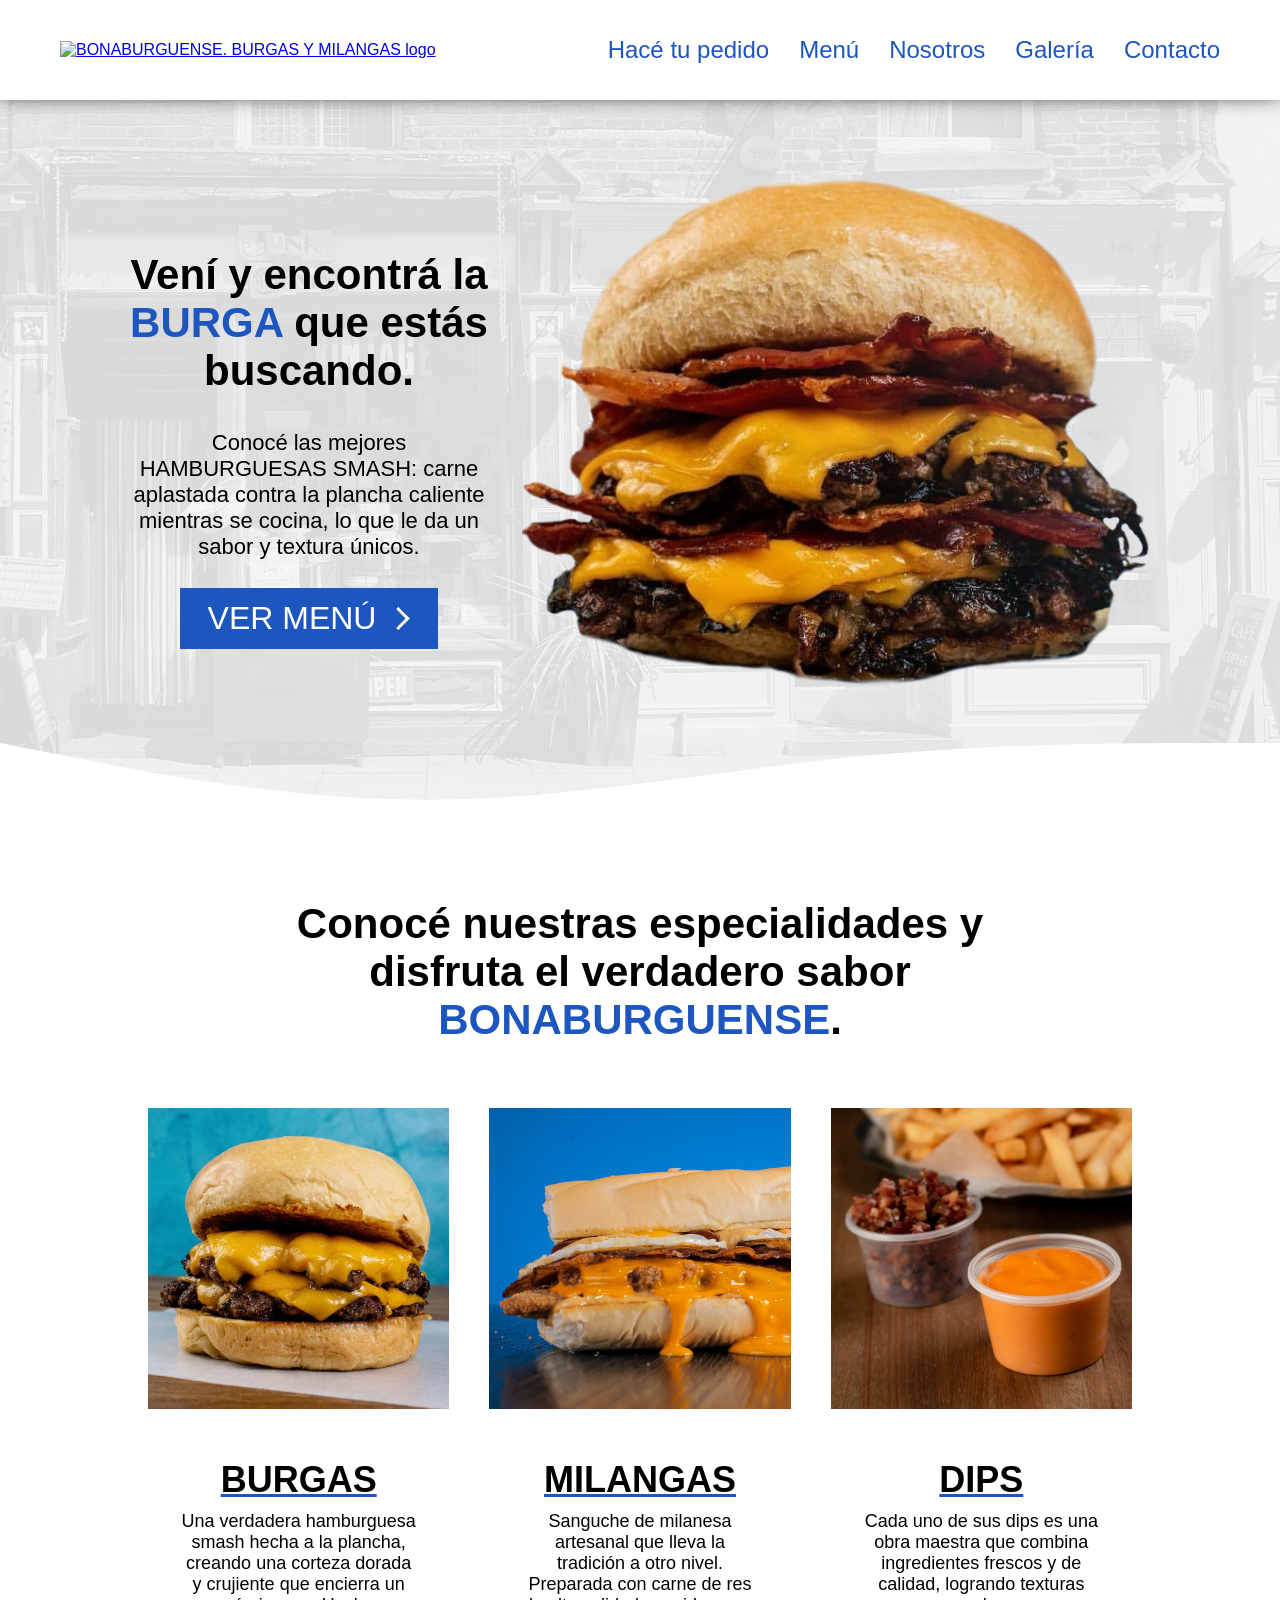
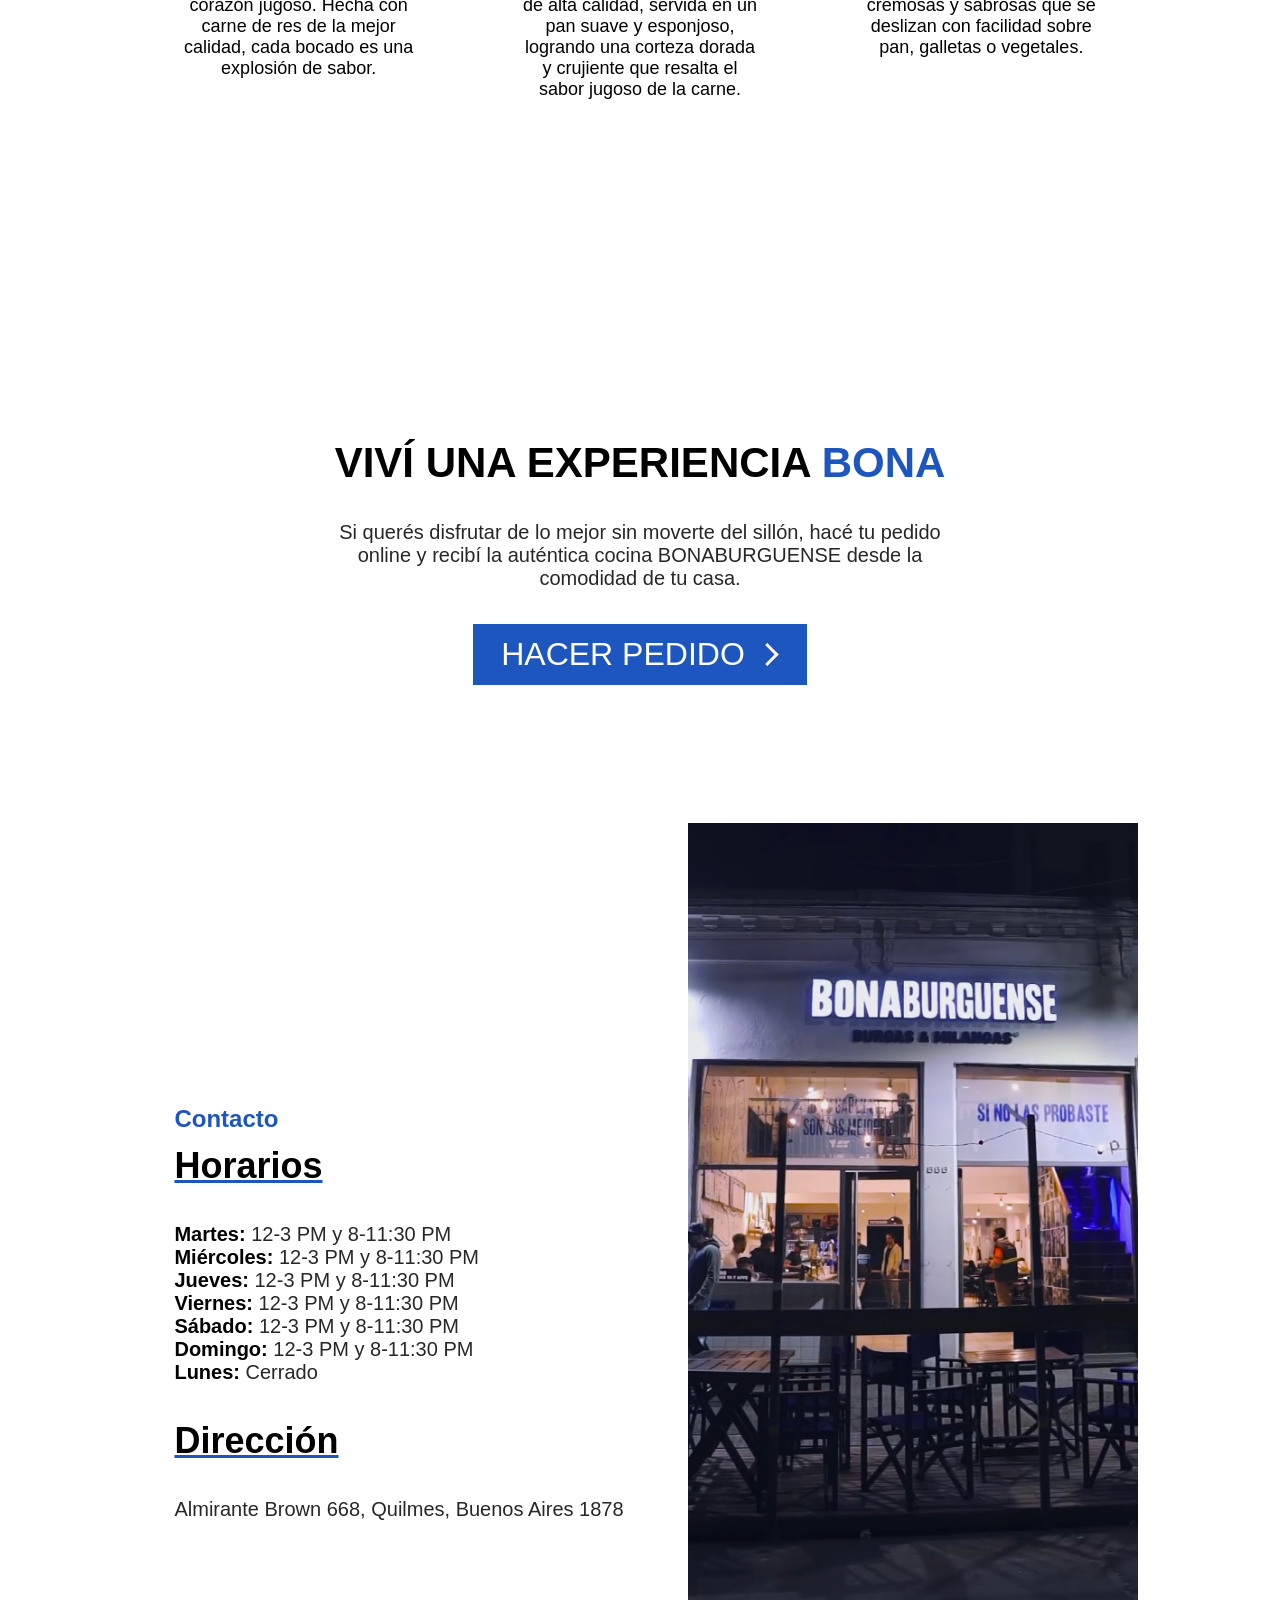
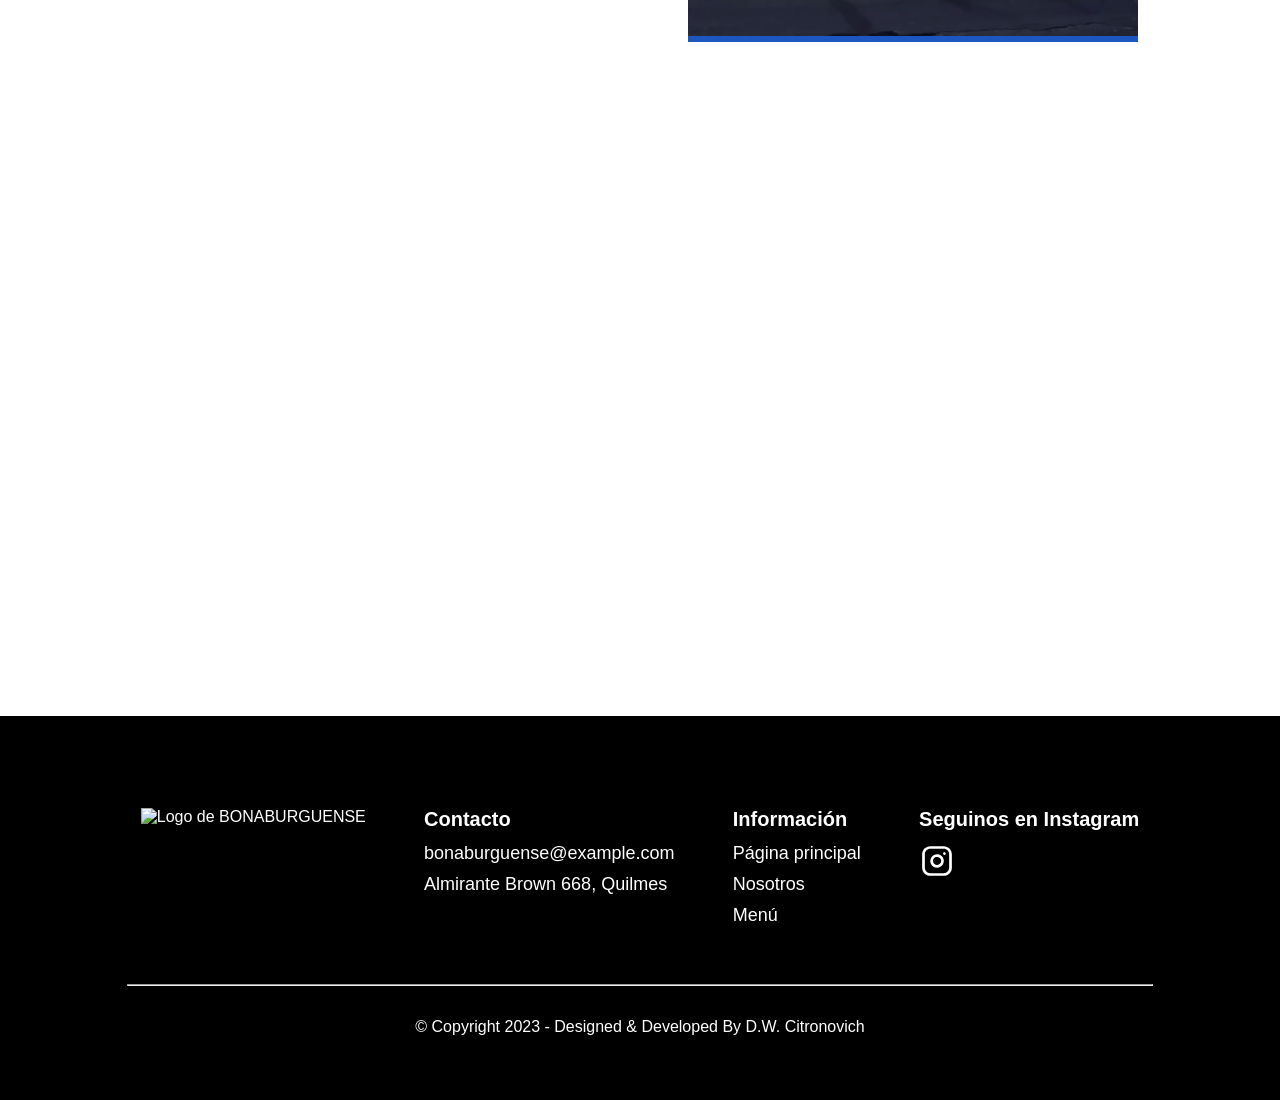
==== Pages/index.html @ ef8c1731 "Working good" ====
<!DOCTYPE html>
<html lang="es">
    <head>
        <meta charset="UTF-8">
        <title>Reales hamburguesas smash - BONABURGUENSE</title>
        <meta name="keywords" content="bonaburguense, hamburguesa, quilmes">
        <meta name="description" content="Reales hamburguesas smash🔥 Cómo sabes que no son las mejores, si no las probaste?">
        <meta name="viewport" content="width=device-width, initial-scale=1.0">
        <meta name="author" content="Citronov WebSites">
        <link rel="stylesheet" href="../style.css">
        <link rel="icon" href="../Images/favicon.ico" type="image/x-icon">
    </head>
    <body>
        <header>
            <div id="header-div">
                <h1>
                BONABURGUENSE. BURGAS Y MILANGAS
                </h1>
                <a href="index.html">
                    <img id="header-logo" src="../Images/logo-bonaburguense-1.svg" alt="BONABURGUENSE. BURGAS Y MILANGAS logo">
                </a>
                <nav>
                    <ul>
                        <li><a class="nav-li-element" href="index.html">Hacé tu pedido</a></li>
                        <li><a class="nav-li-element" href="menu.html">Menú</a></li>
                        <li><a class="nav-li-element" href="nosotros.html">Nosotros</a></li>
                        <li><a class="nav-li-element" href="galeria.html">Galería</a></li>
                        <li><a class="nav-li-element" href="#">Contacto</a></li>
                    </ul>
                </nav>
            </div>
        </header>
        <main>
            <section id="main-section-statement">
                <div id="main-section-statement-div">
                    <div id="main-section-statement-div-left">
                        <h2>Vení y encontrá la <span class="blue-text">BURGA</span> que estás buscando.</h2>
                        <p>Conocé las mejores HAMBURGUESAS SMASH: carne aplastada contra la plancha caliente mientras se cocina, lo que le da un sabor y textura únicos.</p>
                        <button id="main-section-statement-button" class="blue-button" type="button"><a href="menu.html">
                            <span class="button-text">VER MENÚ</span>
                            <img class="button-arrow" src="../Images/arrow.svg" alt="Flecha">
                        </a></button>
                    </div>
                    <img id="main-section-statement-img" src="../Images/burga-image-2.png">
                </div>
            </section>
            <svg id="section-cards-svg-top" xmlns="http://www.w3.org/2000/svg" viewBox="0 0 1440 320"><path fill="#ffffff" fill-opacity="1" d="M0,64L80,80C160,96,320,128,480,128C640,128,800,96,960,80C1120,64,1280,64,1360,64L1440,64L1440,320L1360,320C1280,320,1120,320,960,320C800,320,640,320,480,320C320,320,160,320,80,320L0,320Z"></path></svg>
            <section id="section-cards">
                <h2>Conocé nuestras especialidades y disfruta el verdadero sabor <span class="blue-text">BONABURGUENSE</span>.</h2>
                <div id="section-cards-div">
                    <div class="section-card">
                        <a href="index.html">
                            <img src="../Images/burga-image.jpeg" alt="Una BURGA">
                            <div class="section-card-div-text">
                                <h3><span class="blue-underline">BURGAS</span></h3>
                                <p>Una verdadera hamburguesa smash hecha a la plancha, creando una corteza dorada y crujiente que encierra un corazón jugoso. Hecha con carne de res de la mejor calidad, cada bocado es una explosión de sabor.</p>
                            </div>
                        </a>
                    </div>
                    <div class="section-card">
                        <a href="index.html">
                            <img src="../Images/milanga-image.jpeg" alt="Una MILANGA">
                            <div class="section-card-div-text">
                                <h3><span class="blue-underline">MILANGAS</span></h3>
                                <p>Sanguche de milanesa artesanal que lleva la tradición a otro nivel. Preparada con carne de res de alta calidad, servida en un pan suave y esponjoso, logrando una corteza dorada y crujiente que resalta el sabor jugoso de la carne.</p>
                            </div>
                        </a>
                    </div>
                    <div class="section-card">
                        <a href="index.html">
                            <img src="../Images/dips-image.jpeg" alt="Una MILANGA">
                            <div class="section-card-div-text">
                                <h3><span class="blue-underline">DIPS</span></h3>
                                <p>Cada uno de sus dips es una obra maestra que combina ingredientes frescos y de calidad, logrando texturas cremosas y sabrosas que se deslizan con facilidad sobre pan, galletas o vegetales.</p>
                            </div>
                        </a>
                    </div>
                </div>
            </section>
            <svg id="section-cards-svg-bottom" xmlns="http://www.w3.org/2000/svg" viewBox="0 0 1440 320"><path fill="#ffffff" fill-opacity="1" d="M0,160L80,165.3C160,171,320,181,480,176C640,171,800,149,960,133.3C1120,117,1280,107,1360,101.3L1440,96L1440,0L1360,0C1280,0,1120,0,960,0C800,0,640,0,480,0C320,0,160,0,80,0L0,0Z"></path></svg>
            <section id="section-hace-tu-pedido">
                <div id="section-hace-tu-pedido-div-content">
                    <h2>VIVÍ UNA EXPERIENCIA <span class="blue-text">BONA</span></h2>
                    <p><span class="grey-text">Si querés disfrutar de lo mejor sin moverte del sillón, hacé tu pedido online y recibí la auténtica cocina BONABURGUENSE desde la comodidad de tu casa.</span></p>
                    <button id="section-hace-tu-pedido-button" class="blue-button"><a>
                        <span class="button-text">HACER PEDIDO</span>
                        <img class="button-arrow" src="../Images/arrow.svg" alt="Flecha">
                    </a></button>
                </div>
            </section>
            <svg id="section-contact-svg-top" xmlns="http://www.w3.org/2000/svg" viewBox="0 0 1440 320"><path fill="#ffffff" fill-opacity="1" d="M0,0L80,5.3C160,11,320,21,480,37.3C640,53,800,75,960,74.7C1120,75,1280,53,1360,42.7L1440,32L1440,320L1360,320C1280,320,1120,320,960,320C800,320,640,320,480,320C320,320,160,320,80,320L0,320Z"></path></svg>
            <section id="section-contact">
                <div id="section-contact-top">
                    <div id="section-contact-div-left">
                        <h2 class="small-title"><span class="blue-text">Contacto</span></h2>
                        <h3><span class="blue-underline">Horarios</span></h3>
                        <ol>
                            <li><span class="span-days">Martes:</span><span class="grey-text"> 12-3 PM y 8-11:30 PM</span></li>
                            <li><span class="span-days">Miércoles:</span><span class="grey-text"> 12-3 PM y 8-11:30 PM</span></li>
                            <li><span class="span-days">Jueves:</span><span class="grey-text"> 12-3 PM y 8-11:30 PM</span></li>
                            <li><span class="span-days">Viernes:</span><span class="grey-text"> 12-3 PM y 8-11:30 PM</span></li>
                            <li><span class="span-days">Sábado:</span><span class="grey-text"> 12-3 PM y 8-11:30 PM</span></li>
                            <li><span class="span-days">Domingo:</span><span class="grey-text"> 12-3 PM y 8-11:30 PM</span></li>
                            <li><span class="span-days">Lunes:</span><span class="grey-text"> Cerrado</span></li>
                        </ol>
                        <h3><span class="blue-underline">Dirección</span></h3>
                        <p><span class="grey-text">Almirante Brown 668, Quilmes, Buenos Aires 1878</span></p>
                    </div>                
                    <img id="section-contact-img-bonaburguense" class="blue-bottom-border-img" src="../Images/bonaburguense-facade.jpeg" alt="Local de BONABURGUENSE">
                </div>
                <iframe class="iframe-maps-ubication" src="https://www.google.com/maps/embed?pb=!1m18!1m12!1m3!1d3279.306602469936!2d-58.25799479058992!3d-34.72266527279878!2m3!1f0!2f0!3f0!3m2!1i1024!2i768!4f13.1!3m3!1m2!1s0x95a3359bbf4d58cd%3A0x7d6606f561d563d2!2sBonaburguense!5e0!3m2!1ses-419!2sar!4v1730061032522!5m2!1ses-419!2sar" width="600" height="450" style="border:0;" allowfullscreen="" loading="lazy" referrerpolicy="no-referrer-when-downgrade"></iframe>
            </section>
        </main>
        <footer>
            <div id="footer-div-top">
                <a id="footer-a-logo" href="index.html">
                    <img id="footer-div-top-logo" src="../Images/logo-bonaburguense-1.svg" alt="Logo de BONABURGUENSE">
                </a>                
                <div id="footer-div-top-contacto" class="footer-section">
                    <h4>Contacto</h4>
                    <ul>
                        <li>bonaburguense@example.com</li>
                        <li>Almirante Brown 668, Quilmes</li>
                    </ul>
                </div>
                <div id="footer-div-top-informacion" class="footer-section">
                    <h4>Información</h4>
                    <ul>
                        <li><a href="index.html">Página principal</a></li>
                        <li><a href="#">Nosotros</a></li>
                        <li><a href="#">Menú</a></li>
                    </ul>
                </div>
                <div id="footer-top-seguinos" class="footer-section">
                    <h4>Seguinos en Instagram</h4>
                    <ul>
                        <li><a href="#"><img id="footer-div-top-img-instagram" src="../Images/Instagram.svg"></a></li>
                    </ul>
                </div>
            </div>
            <hr>
            <p id="footer-p-copyright">© Copyright 2023 - Designed & Developed By D.W. Citronovich</p>
        </footer>
    </body>
</html>
---- style.css ----
@font-face {
    font-family: "Anton";
    src: url("/Fuentes/anton/Anton.ttf") format(ttf);
}

@font-face {
    font-family: "Antonio";
    src: url("/Fuentes/antonio/Antonio-Bold.ttf") format(ttf);
}

body {
    font-family: "Anton", sans-serif;
    font-weight: normal;
    width: 100%;
    height: 100vh;
    margin: 0;
    background-image: url("Images/facade-4.png");
    background-size: cover;
    background-repeat: no-repeat;
    background-position: center;
    background-attachment: fixed;
}

header {
    width: 100%;
    position: fixed;
    z-index: 1000;
    background-color: white;
    box-shadow: 0px -6px 20px;
}

#header-div {
    margin-top: 20px;
    margin-bottom: 20px;
    padding-left: 60px;
    padding-right: 60px;
    display: flex;
    justify-content: space-between;
    align-items: center;
}

h1 {
    display: none;
}

#header-logo {
    width: 140px;
    height: auto;
}

nav {
    margin: 0;
}

header nav ul {
    display: flex;
}

header nav ul li {
    color: #1d56bf;
    font-size: 24px;
    list-style-type: none;
    margin-left: 30px;
}

header nav a {
    all: unset;
}

.nav-li-element {
  background: 
     linear-gradient(currentColor 0 0) 
     var(--d, 201%) 100% /200% 3px 
     no-repeat;
}

.nav-li-element:hover {
  --d: -101%;
  transition: 0.75s
}

main {
    padding-top: 100px;
    text-align: center;
}

#main-section-statement {
    width: 100%;
    padding-top: 80px;
}

#main-section-statement-div {
    width: 80%;
    margin: 0 auto;
    display: flex;
    align-items: center;
}

#main-section-statement h2, 
#section-cards h2, #section-hace-tu-pedido h2, 
#nosotros-section-hacer-pedido h2{
    font-size: 42px;
}

#main-section-statement p {
    margin: 0 auto;
    font-family: "Antonio", sans-serif;
    font-size: 22px;
}

.blue-text {
    color: #1d56bf;
}

.blue-button {
    all: unset;
    font-size: 32px;
    color: white;
    margin: 0 auto;
    margin-top: 28px;
    padding-top: 12px;
    padding-bottom: 12px;
    padding-left: 28px;
    padding-right: 28px;
    position: relative;
    background-color: #1d56bf;
    cursor: pointer;
}

.blue-button:hover {
    background-color: #133b86;
}

button a {
    all: unset;
    display: flex;
    align-content: center;
}

.button-arrow {
    width: 14px;
    height: auto;
    margin-left: 20px;
    animation: move 1s linear infinite;
}

@keyframes move {
    0% {
        transform: translateX(0);
    }
    50% {
        transform: translateX(32%); /* Move to the right */
    }
    100% {
        transform: translateX(0); /* Move back to the left */
    }
}

#main-section-statement-img {
    width: 630px;
    height: auto;
    margin-left: 32px;
}

#section-cards-svg-top {
    margin-bottom: -130px;
}

#section-cards-svg-bottom {
    margin-top: -85px;
}

#section-cards {
    width: 100%;
    margin: 0 auto;
    margin-top: -44px;
    padding-top: 100px;
    padding-bottom: 100px;
    background-color: white;
}

#section-cards h2 {
    max-width: 790px;
    margin: 0 auto;
    padding-bottom: 64px;
}

#section-cards-div {
    width: 80%;
    margin: 0 auto;
    display: flex;
    justify-content: space-between;
}

.section-card {
    width: 512px;
    max-height: 840px;
    margin-left: 20px;
    margin-right: 20px;
    overflow: hidden;
    position: relative;
}

.section-card a {
    all: unset;
    position: relative;
    z-index: 1;
}

.section-card img {
    width: 100%;
    height: auto;
    overflow: hidden;
    transition: transform 0.75s ease;
}

.section-card:hover img {
    transform: scale(1.1);
}

.section-card-div-text {
    width: 100%;
    padding-bottom: 48px;
    background-color: white;
    overflow: hidden;
    z-index: 1000;
}

.section-card h3 {
    font-size: 36px;
    padding-top: 10px;
    margin-bottom: 10px;
}

.blue-underline {
    text-decoration: underline;
    text-decoration-color: #1d56bf;
}

.section-card p {
    font-family: "Antonio", sans-serif;
    font-size: 18px;
    margin: 0 auto;
    margin-left: 32px;
    margin-right: 32px;
}

#section-contact-svg-top {
    margin-bottom: -300px;
}

#section-contact {
    width: 100%;
    margin: 0 auto;
    margin-top: 80px;
    padding-bottom: 100px;
    background-color: #ffffff;
}

#section-contact-top {
    margin-bottom: 120px;
    display: flex;
    justify-content: center;
    align-items: center;
    text-align: left;
}

#section-contact-div-left {
    padding-left: 32px;
}


#section-contact h3, #nosotros-section-contact-content h3 {
    font-size: 36px;
}

#section-contact ol, p, 
#nosotros-section-contact ol, p
{
    margin-right: 64px;
    font-family: "Antonio", sans-serif;
    font-size: 20px;
    list-style-type: none;
    padding: 0;
}

.span-days {
    font-weight: bold;
}

#section-contact-img-bonaburguense {
    width: 450px;
    position: relative;
    margin-top: -160px;
    z-index: 1;
}

.blue-bottom-border-img {
    border-bottom: 6px solid #1d56bf;
}

.iframe-maps-ubication {
    width: 90%;
    border-radius: 10px;
}

#section-hace-tu-pedido {
    width: 100%;
    margin: 0 auto;
}

#section-hace-tu-pedido-div-content {
    width: 70%;
    margin: 0 auto;
    margin-top: -48px;
    margin-bottom: 200px;
    text-align: center;
    align-items: center;
}

#section-hace-tu-pedido-div-content p, 
#nosotros-section-hacer-pedido p {
    width: 70%;
    margin: 0 auto;
    margin-top: 10px;
    margin-bottom: 14px;
    font-size: 20px;
}

#section-hace-tu-pedido-button {
    margin-top: 20px;
}

footer {
    font-family: "Antonio", sans-serif;
    color: white;
    width: 100%;
    padding-top: 80px;
    padding-bottom: 48px;
    margin: 0 auto;
    background-color: black;
}

#footer-div-top {
    width: 78%;
    margin: 0 auto;
    margin-top: 12px;
    margin-bottom: 48px;
    display: flex;
    justify-content: space-between;
    align-items: flex-start;
}

#footer-div-top-logo {
    width: 144px;
    height: auto;
    align-self: center;
}

#footer-div-top h4 {
    margin-top: 0;
    margin-bottom: 12px;
    font-size: 20px;
}

#footer-div-top ul {
    list-style-type: none;
    margin: 0;
    padding: 0;
    font-size: 18px;
}

#footer-div-top li {
    margin-bottom: 10px;
}

#footer-a-logo {
    all: unset;
    margin: 0 auto;
}

#footer-div-top a {
    all: unset;
}

#footer-div-top a:hover {
    text-decoration: underline;
}

#footer-div-top-img-instagram {
    width: 36px;
    height: auto;
}

footer hr {
    width: 80%;
}

#footer-p-copyright {
    margin: 0 auto;
    margin-top: 32px;
    margin-bottom: 16px;
    text-align: center;
    font-size: 16px;
}

#section-menu, #section-nosotros {
    margin: 0 auto;
}

.top-page-div {
    width: 100%;
    height: auto;
    margin: 0 auto;
    padding-top: 24px;
}

.top-page-div h2 {
    width: 80%;
    margin: 0 auto;
    padding-top: 64px;
    padding-bottom: 18px;
    text-align: left;
    font-size: 64px;
}

#section-menu-div-menus-wrap {
    width: 80%;
    margin: 0 auto;
    text-align: center;
}

#section-menu-div-menus-wrap ul {
    display: flex;
    flex-wrap: wrap;
    justify-content: center;
    margin: 0 auto;
    padding: 0;
    text-align: center;
    list-style-type: none;
}

.wrap-menu-item {
    display: inline-block;
    margin: 0 auto;
    margin-top: 4px;
    margin-bottom: 4px;
    margin-left: 4px;
    margin-right: 4px;
    padding-left: 16px;
    padding-right: 16px;
    font-size: 28px;
    color: white;
    -webkit-text-stroke: 1px #1d56bf;
    background-color: white;
    border: 2px solid #1d56bf;
    transition: color 0.25s ease;
    transition: -webkit-text-stroke 0.25s ease;
    transition: background-color 0.25s ease;
}

.wrap-menu-item:hover, .selected-wrap-menu-item {
    color: white;
    -webkit-text-stroke: 3px solid white;
    background-color: #1d56bf;
}

#section-menu-div-bottom {
    width: 100%;
    margin: 0 auto;
    margin-top: -240px;
    padding-top: 80px;
    padding-bottom: 80px;
    background-color: white;
}

.menu-section {
    width: 80%;
    margin: 0 auto;
    text-align: left;
}

.menu-section h3, #section-nosotros h3, 
#section-galeria-div-bottom h3 {
    margin-bottom: 2px;
    font-size: 48px;
}

.menu-section ul, #nosotros-section-contact ol {
    margin: 0 auto;
    padding: 0;
    list-style-type: none;
}

.menu-item-li {
    margin-bottom: 20px;
}

.menu-item-title {
    font-size: 32px;
}

.menu-section p {
    margin: 0 auto;
    font-size: 20px;
}

.menu-section-hidden {
    display: none;
}

#nosotros-main-div-bottom {
    width: 100%;
    margin-top: -220px;
    padding-top: 80px;
    padding-bottom: 80px;
    background-color: white;
}

#nosotros-main-div-bottom-content {
    width: 80%;
    margin: 0 auto;
    display: flex;
    justify-content: center;
    align-items: center;
}

#nosotros-main-div-bottom-div-text {
    text-align: left;
}

.grey-text {
    color: rgb(39, 39, 39);
}

#nosotros-section-hacer-pedido {
    margin-top: -120px;
    margin-bottom: -120px;
}

#nosotros-section-contact {
    margin: 0 auto;
    margin-top: -42px;
    padding-top: 80px;
    padding-bottom: 80px;
    text-align: center;
    list-style-type: none;
    background-color: white;
}

#nosotros-section-contact-content {
    width: 60%;
    margin: 0 auto;
    padding-bottom: 120px;
}

#nosotros-section-contact-content-bottom {
    display: flex;
    justify-content: center;
    text-align: left;
}

.antonio-font-text {
    font-family: "Antonio", sans-serif;
}

.small-title {
    font-family: "Antonio", sans-serif;
    margin-bottom: -24px;
    font-size: 24px;
    text-align: left;
}

#nosotros-section-contact-content-bottom div {
    width: 50%;
    margin-right: 12px;
}

#section-galeria-div-bottom {
    width: 100%;
    margin: 0 auto;
    margin-top: -240px;
    padding-top: 64px;
    padding-bottom: 120px;
    background-color: white;
}

#div-galeria {
    width: 90%;
    margin: 0 auto;
    margin-top: 24px;
    display: flex;
    justify-content: space-between;
    align-items: flex-start;
    text-align: center;
}

.div-galeria-column {
    max-width: 32%;
}

.div-galeria-column img {
    max-width: 100%;
    margin-top: 8px;
    margin-bottom: 8px;
}

#galeria-section-ver-menu-completo {
    width: 100%;
    margin: 0 auto;
    padding-top: 32px;
    padding-bottom: 120px;
    background-color: white;
}

#galeria-section-ver-menu-completo .blue-button {
    font-size: 48px;
}
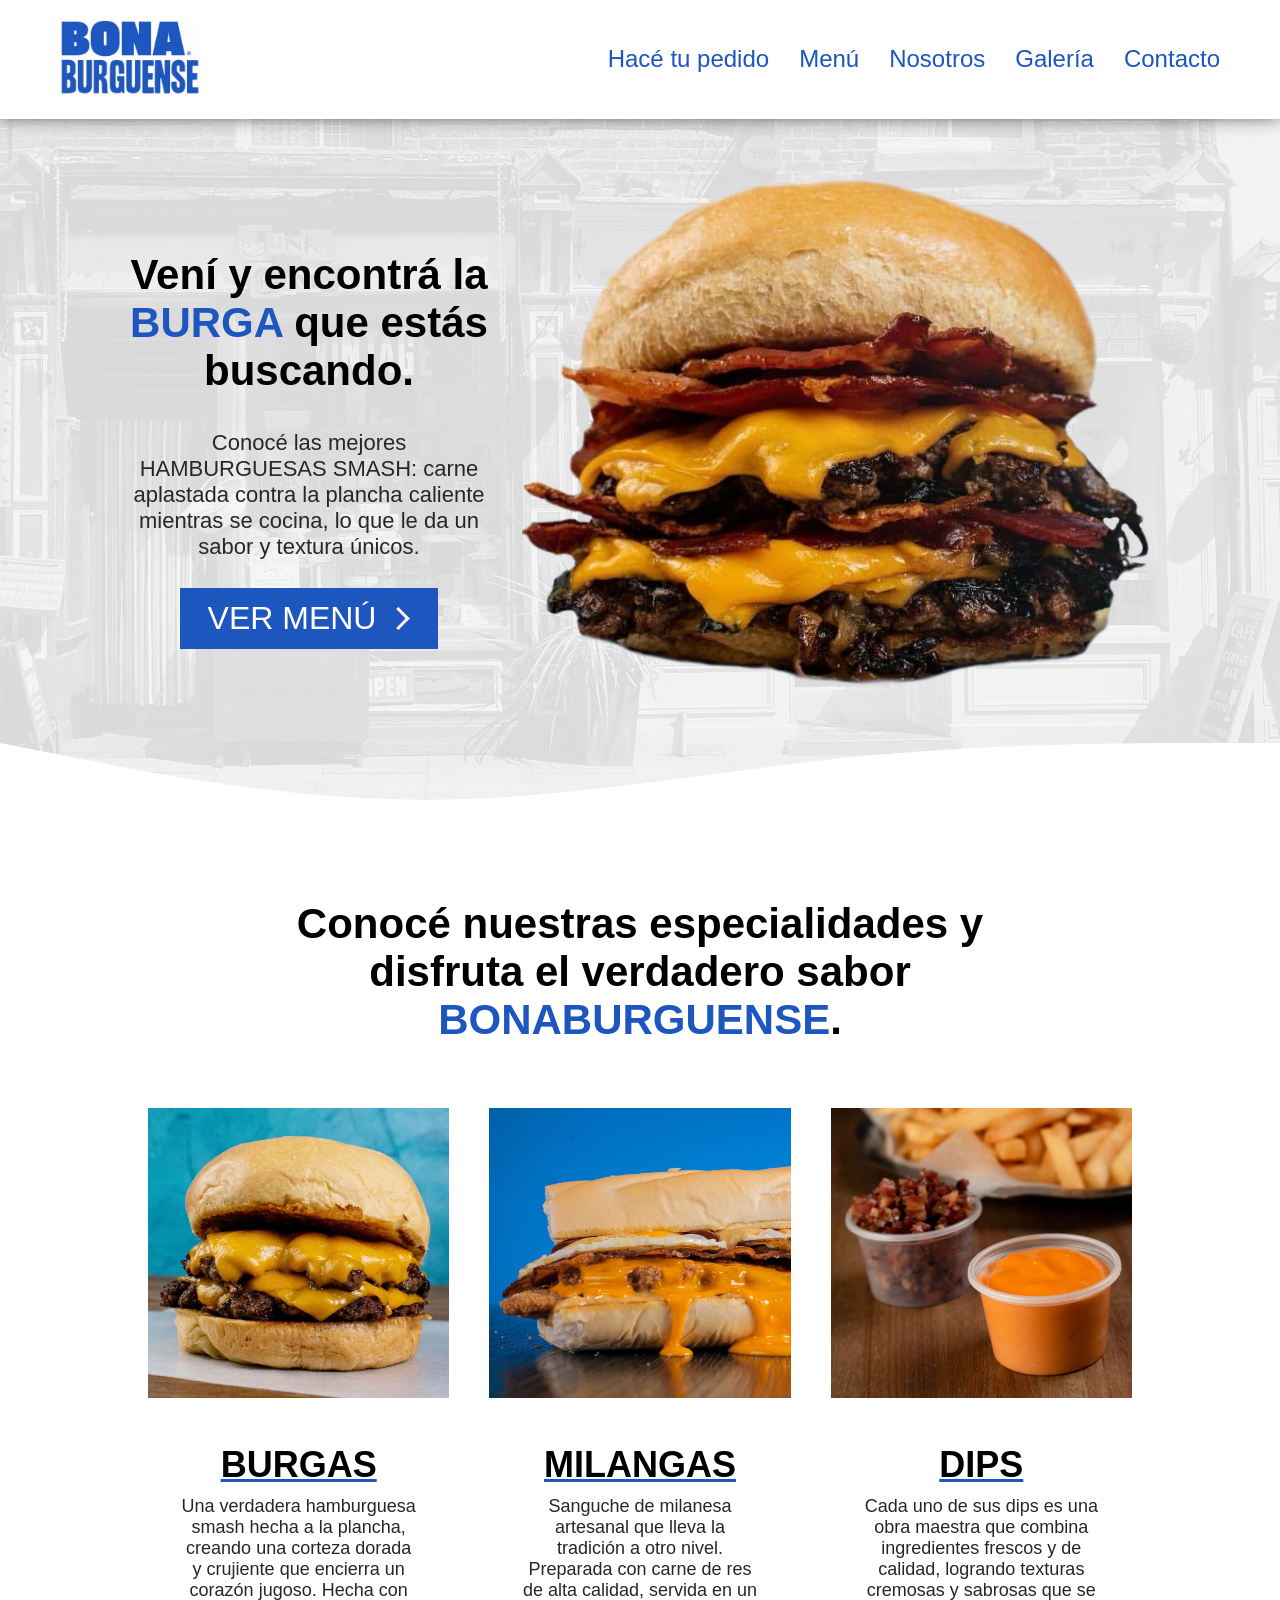
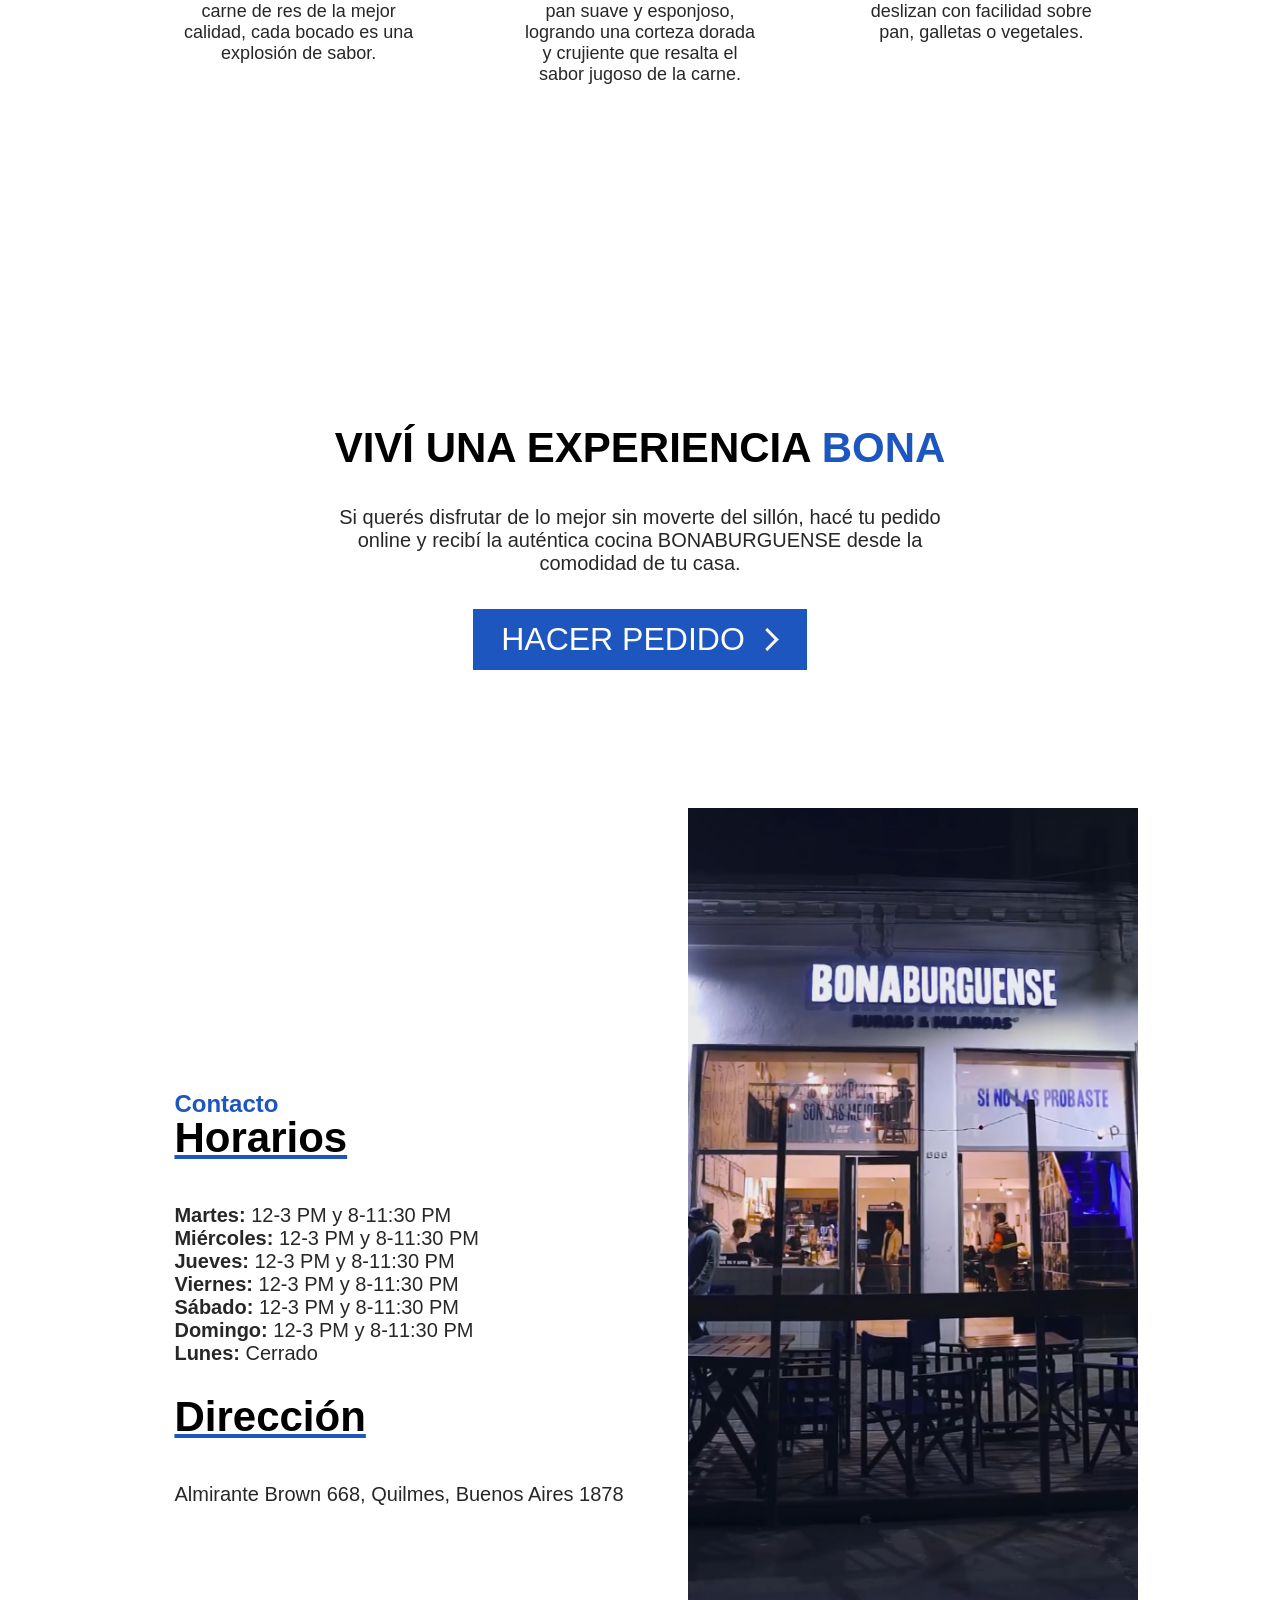
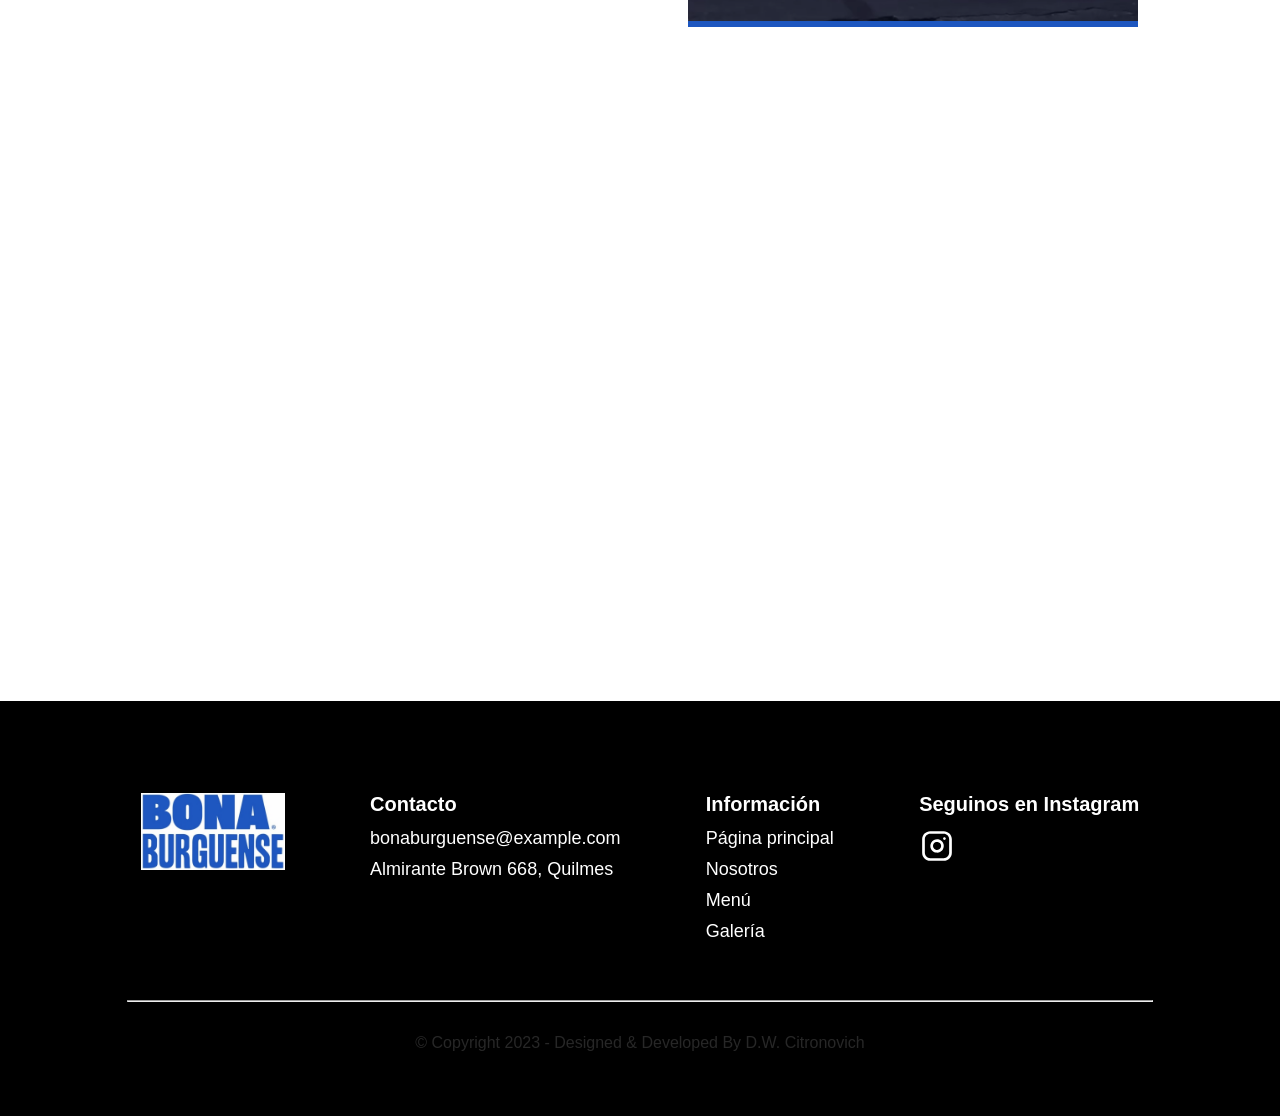
==== commit 9ebc4a10: "contact page added" ====
--- a/Pages/index.html
+++ b/Pages/index.html
@@ -17,7 +17,7 @@
                 BONABURGUENSE. BURGAS Y MILANGAS
                 </h1>
                 <a href="index.html">
-                    <img id="header-logo" src="../Images/logo-bonaburguense-1.svg" alt="BONABURGUENSE. BURGAS Y MILANGAS logo">
+                    <img id="header-logo" src="../Images/logo-bonaburguense-1.png" alt="BONABURGUENSE. BURGAS Y MILANGAS logo">
                 </a>
                 <nav>
                     <ul>
@@ -35,7 +35,7 @@
                 <div id="main-section-statement-div">
                     <div id="main-section-statement-div-left">
                         <h2>Vení y encontrá la <span class="blue-text">BURGA</span> que estás buscando.</h2>
-                        <p>Conocé las mejores HAMBURGUESAS SMASH: carne aplastada contra la plancha caliente mientras se cocina, lo que le da un sabor y textura únicos.</p>
+                        <p><span>Conocé las mejores HAMBURGUESAS SMASH: carne aplastada contra la plancha caliente mientras se cocina, lo que le da un sabor y textura únicos.</p>
                         <button id="main-section-statement-button" class="blue-button" type="button"><a href="menu.html">
                             <span class="button-text">VER MENÚ</span>
                             <img class="button-arrow" src="../Images/arrow.svg" alt="Flecha">
@@ -50,7 +50,9 @@
                 <div id="section-cards-div">
                     <div class="section-card">
                         <a href="index.html">
-                            <img src="../Images/burga-image.jpeg" alt="Una BURGA">
+                            <div class="section-card-div-img">
+                                <img src="../Images/burga-image.jpeg" alt="Una BURGA">
+                            </div>
                             <div class="section-card-div-text">
                                 <h3><span class="blue-underline">BURGAS</span></h3>
                                 <p>Una verdadera hamburguesa smash hecha a la plancha, creando una corteza dorada y crujiente que encierra un corazón jugoso. Hecha con carne de res de la mejor calidad, cada bocado es una explosión de sabor.</p>
@@ -59,7 +61,9 @@
                     </div>
                     <div class="section-card">
                         <a href="index.html">
-                            <img src="../Images/milanga-image.jpeg" alt="Una MILANGA">
+                            <div class="section-card-div-img">
+                                <img src="../Images/milanga-image.jpeg" alt="Una MILANGA">
+                            </div>
                             <div class="section-card-div-text">
                                 <h3><span class="blue-underline">MILANGAS</span></h3>
                                 <p>Sanguche de milanesa artesanal que lleva la tradición a otro nivel. Preparada con carne de res de alta calidad, servida en un pan suave y esponjoso, logrando una corteza dorada y crujiente que resalta el sabor jugoso de la carne.</p>
@@ -68,7 +72,9 @@
                     </div>
                     <div class="section-card">
                         <a href="index.html">
-                            <img src="../Images/dips-image.jpeg" alt="Una MILANGA">
+                            <div class="section-card-div-img">
+                                <img src="../Images/dips-image.jpeg" alt="Una MILANGA">
+                            </div>
                             <div class="section-card-div-text">
                                 <h3><span class="blue-underline">DIPS</span></h3>
                                 <p>Cada uno de sus dips es una obra maestra que combina ingredientes frescos y de calidad, logrando texturas cremosas y sabrosas que se deslizan con facilidad sobre pan, galletas o vegetales.</p>
@@ -114,7 +120,7 @@
         <footer>
             <div id="footer-div-top">
                 <a id="footer-a-logo" href="index.html">
-                    <img id="footer-div-top-logo" src="../Images/logo-bonaburguense-1.svg" alt="Logo de BONABURGUENSE">
+                    <img id="footer-div-top-logo" src="../Images/logo-bonaburguense-1.png" alt="Logo de BONABURGUENSE">
                 </a>                
                 <div id="footer-div-top-contacto" class="footer-section">
                     <h4>Contacto</h4>
@@ -127,8 +133,9 @@
                     <h4>Información</h4>
                     <ul>
                         <li><a href="index.html">Página principal</a></li>
-                        <li><a href="#">Nosotros</a></li>
-                        <li><a href="#">Menú</a></li>
+                        <li><a href="nosotros.html">Nosotros</a></li>
+                        <li><a href="menu.html">Menú</a></li>
+                        <li><a href="galeria.html">Galería</a></li>
                     </ul>
                 </div>
                 <div id="footer-top-seguinos" class="footer-section">
--- a/style.css
+++ b/style.css
@@ -57,10 +57,10 @@
 }
 
 header nav ul li {
-    color: #1d56bf;
+    margin-left: 30px;
     font-size: 24px;
     list-style-type: none;
-    margin-left: 30px;
+    color: #1d56bf;
 }
 
 header nav a {
@@ -114,6 +114,7 @@
 
 .blue-button {
     all: unset;
+    font-family: "Anton", sans-serif;
     font-size: 32px;
     color: white;
     margin: 0 auto;
@@ -203,14 +204,19 @@
 
 .section-card a {
     all: unset;
+}
+
+.section-card-div-img {
+    width: 100%;
+    overflow: hidden;
     position: relative;
-    z-index: 1;
 }
 
 .section-card img {
     width: 100%;
+    margin: 0 auto;
     height: auto;
-    overflow: hidden;
+    object-fit: cover;
     transition: transform 0.75s ease;
 }
 
@@ -220,16 +226,17 @@
 
 .section-card-div-text {
     width: 100%;
+    margin-top: -15px;
+    padding-top: 10px;
     padding-bottom: 48px;
     background-color: white;
     overflow: hidden;
-    z-index: 1000;
+    position: relative;
 }
 
 .section-card h3 {
+    margin-bottom: 10px;
     font-size: 36px;
-    padding-top: 10px;
-    margin-bottom: 10px;
 }
 
 .blue-underline {
@@ -271,7 +278,8 @@
 
 
 #section-contact h3, #nosotros-section-contact-content h3 {
-    font-size: 36px;
+    margin-top: 28px;
+    font-size: 42px;
 }
 
 #section-contact ol, p, 
@@ -282,6 +290,7 @@
     font-size: 20px;
     list-style-type: none;
     padding: 0;
+    color: rgb(39, 39, 39);;
 }
 
 .span-days {
@@ -404,7 +413,7 @@
     font-size: 16px;
 }
 
-#section-menu, #section-nosotros {
+#section-menu, #section-nosotros, #section-contact-contact-page {
     margin: 0 auto;
 }
 
@@ -427,6 +436,7 @@
 #section-menu-div-menus-wrap {
     width: 80%;
     margin: 0 auto;
+    margin-bottom: 60px;
     text-align: center;
 }
 
@@ -465,15 +475,18 @@
     background-color: #1d56bf;
 }
 
-#section-menu-div-bottom {
-    width: 100%;
-    margin: 0 auto;
-    margin-top: -240px;
+.common-section {
+    width: 100%;
     padding-top: 80px;
     padding-bottom: 80px;
     background-color: white;
 }
 
+#section-menu-div-bottom {
+    margin: 0 auto;
+    margin-top: -240px;
+}
+
 .menu-section {
     width: 80%;
     margin: 0 auto;
@@ -481,7 +494,8 @@
 }
 
 .menu-section h3, #section-nosotros h3, 
-#section-galeria-div-bottom h3 {
+#section-galeria-div-bottom h3, #contact-main-div-bottom h3 {
+    margin-top: 24px;
     margin-bottom: 2px;
     font-size: 48px;
 }
@@ -512,9 +526,6 @@
 #nosotros-main-div-bottom {
     width: 100%;
     margin-top: -220px;
-    padding-top: 80px;
-    padding-bottom: 80px;
-    background-color: white;
 }
 
 #nosotros-main-div-bottom-content {
@@ -566,7 +577,7 @@
 
 .small-title {
     font-family: "Antonio", sans-serif;
-    margin-bottom: -24px;
+    margin-bottom: -32px;
     font-size: 24px;
     text-align: left;
 }
@@ -577,12 +588,10 @@
 }
 
 #section-galeria-div-bottom {
-    width: 100%;
     margin: 0 auto;
     margin-top: -240px;
     padding-top: 64px;
     padding-bottom: 120px;
-    background-color: white;
 }
 
 #div-galeria {
@@ -613,6 +622,58 @@
     background-color: white;
 }
 
-#galeria-section-ver-menu-completo .blue-button {
-    font-size: 48px;
+#contact-main-div-top {
+    margin-bottom: -60px;
+}
+
+#contact-main-div-bottom {
+    margin-top: -120px;
+    padding-bottom: 160px;
+    text-align: left;
+}
+
+#contact-main-div-bottom-text {
+    width: 40%;
+    margin: 0 auto;
+}
+
+#contact-main-div-bottom-text p {
+    font-size: 18px;
+    margin-top: 8px;
+}
+
+form {
+    margin-top: 48px;
+}
+
+form, textarea {
+    font-family: "Antonio", sans-serif;
+}
+
+.form-div-subject {
+    display: flex;
+    flex-direction: column;
+    margin-top: 24px;
+    margin-bottom: 24px;
+    font-size: 16px;
+    font-weight: bold;
+}
+
+.form-div-subject label {
+    margin-bottom: 4px;
+}
+
+.form-div-subject input {
+    height: 36px;
+    font-size: 16px;
+    margin-top: 4px;
+}
+
+.form-div-subject textarea {
+    height: 144px;
+    font-size: 16px;
+}
+
+#div-contact-form-button {
+    text-align: right;
 }
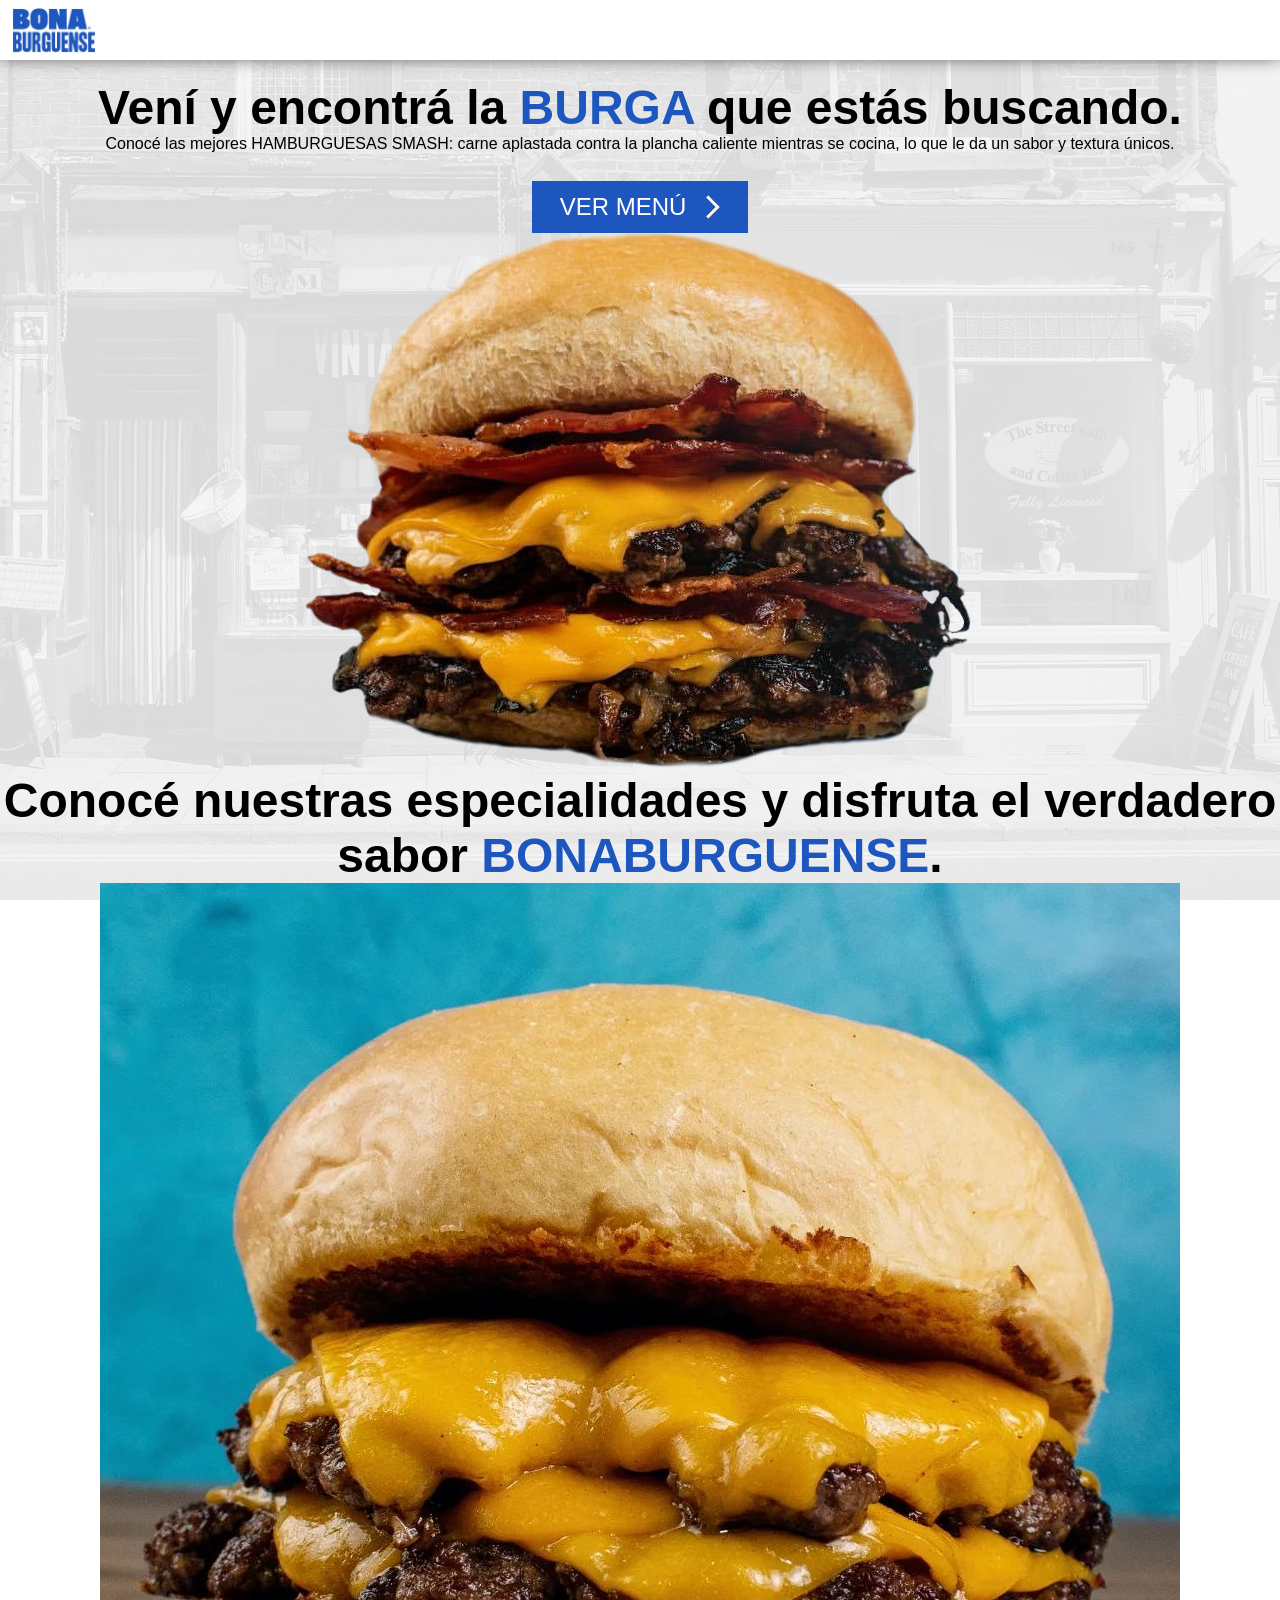
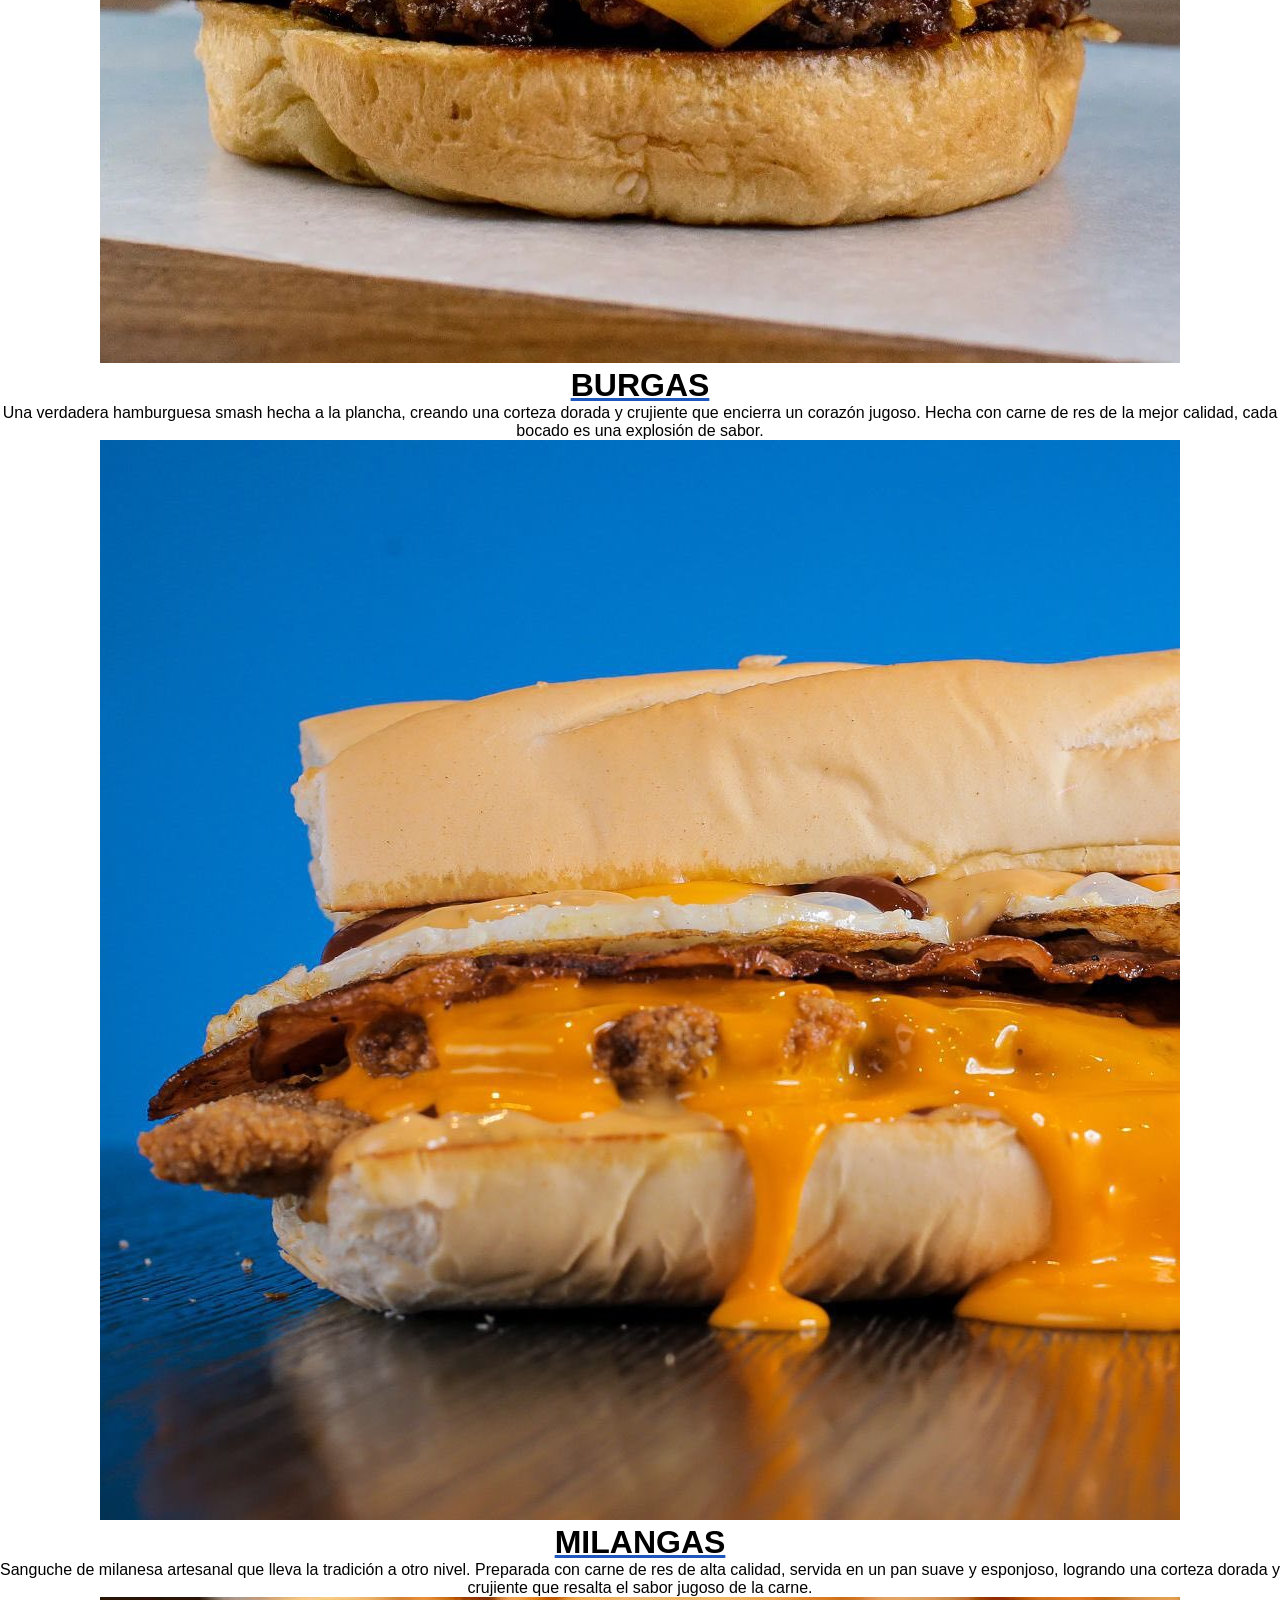
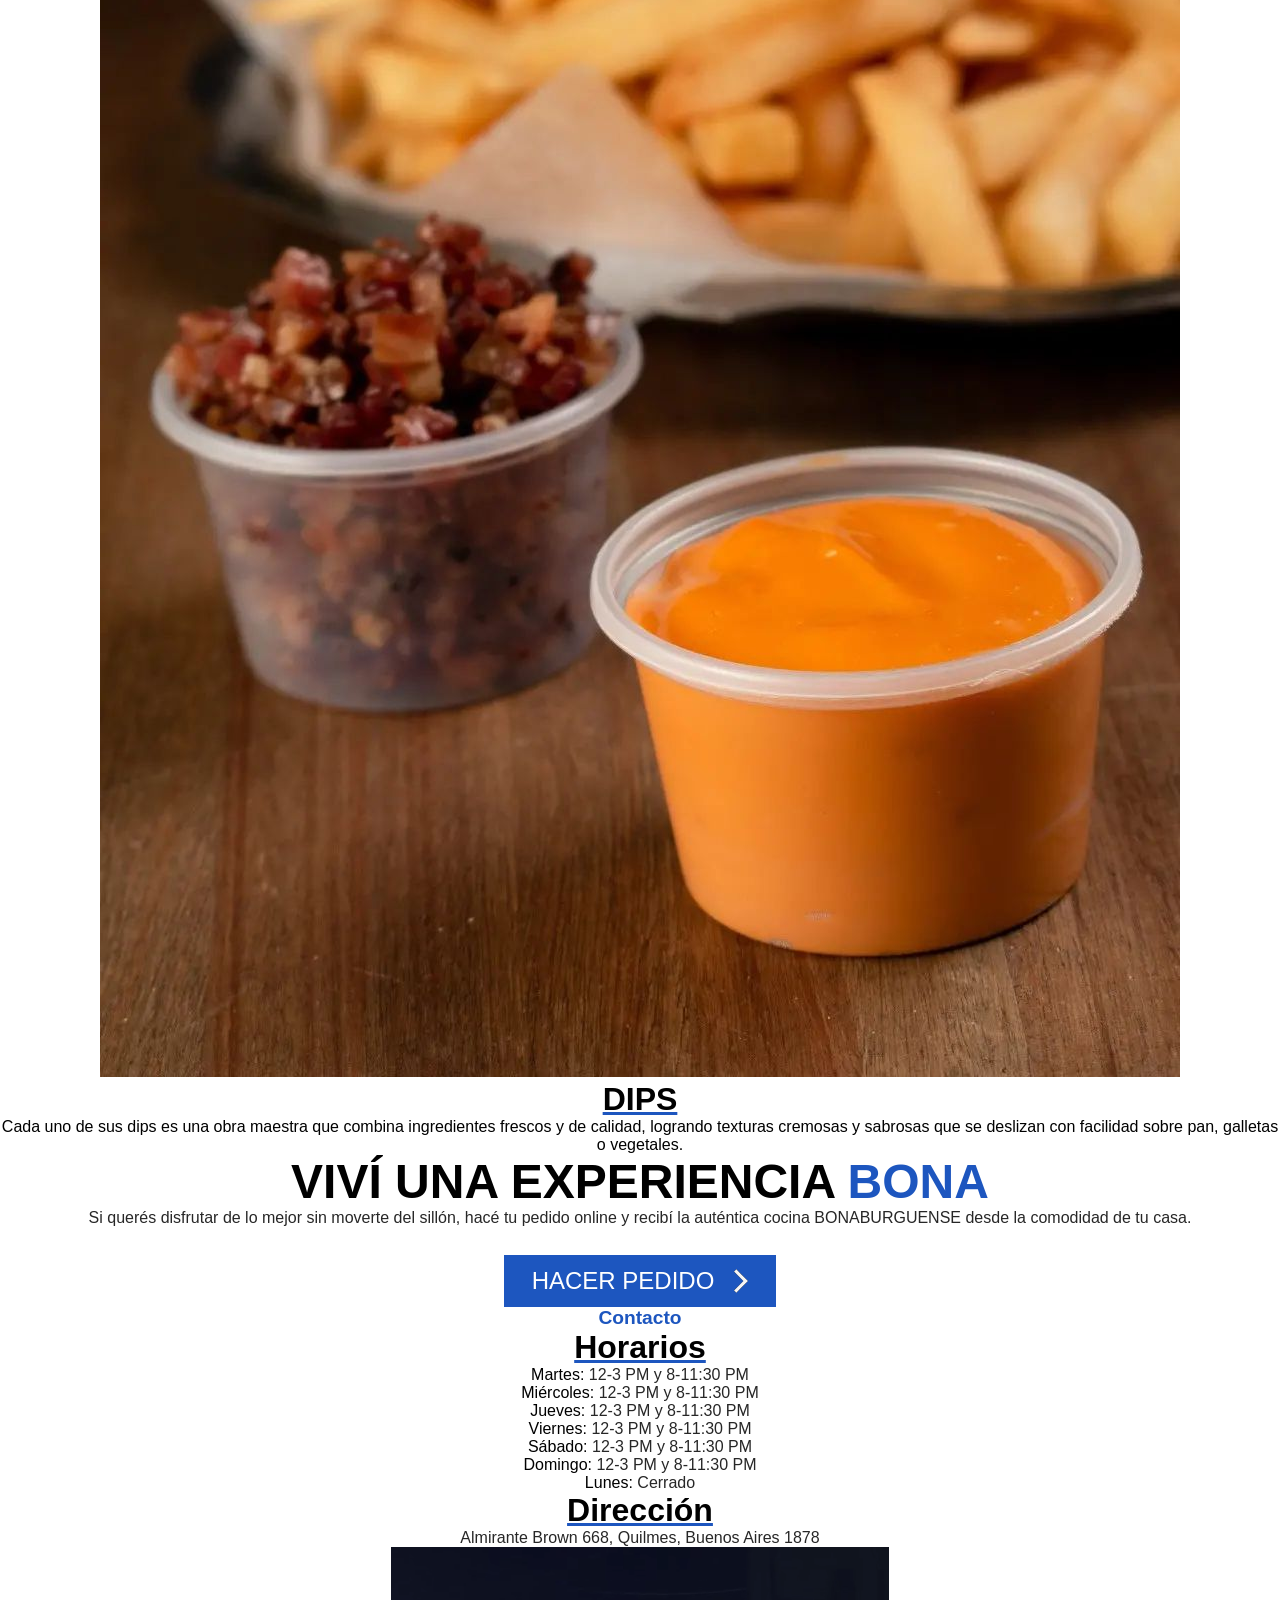
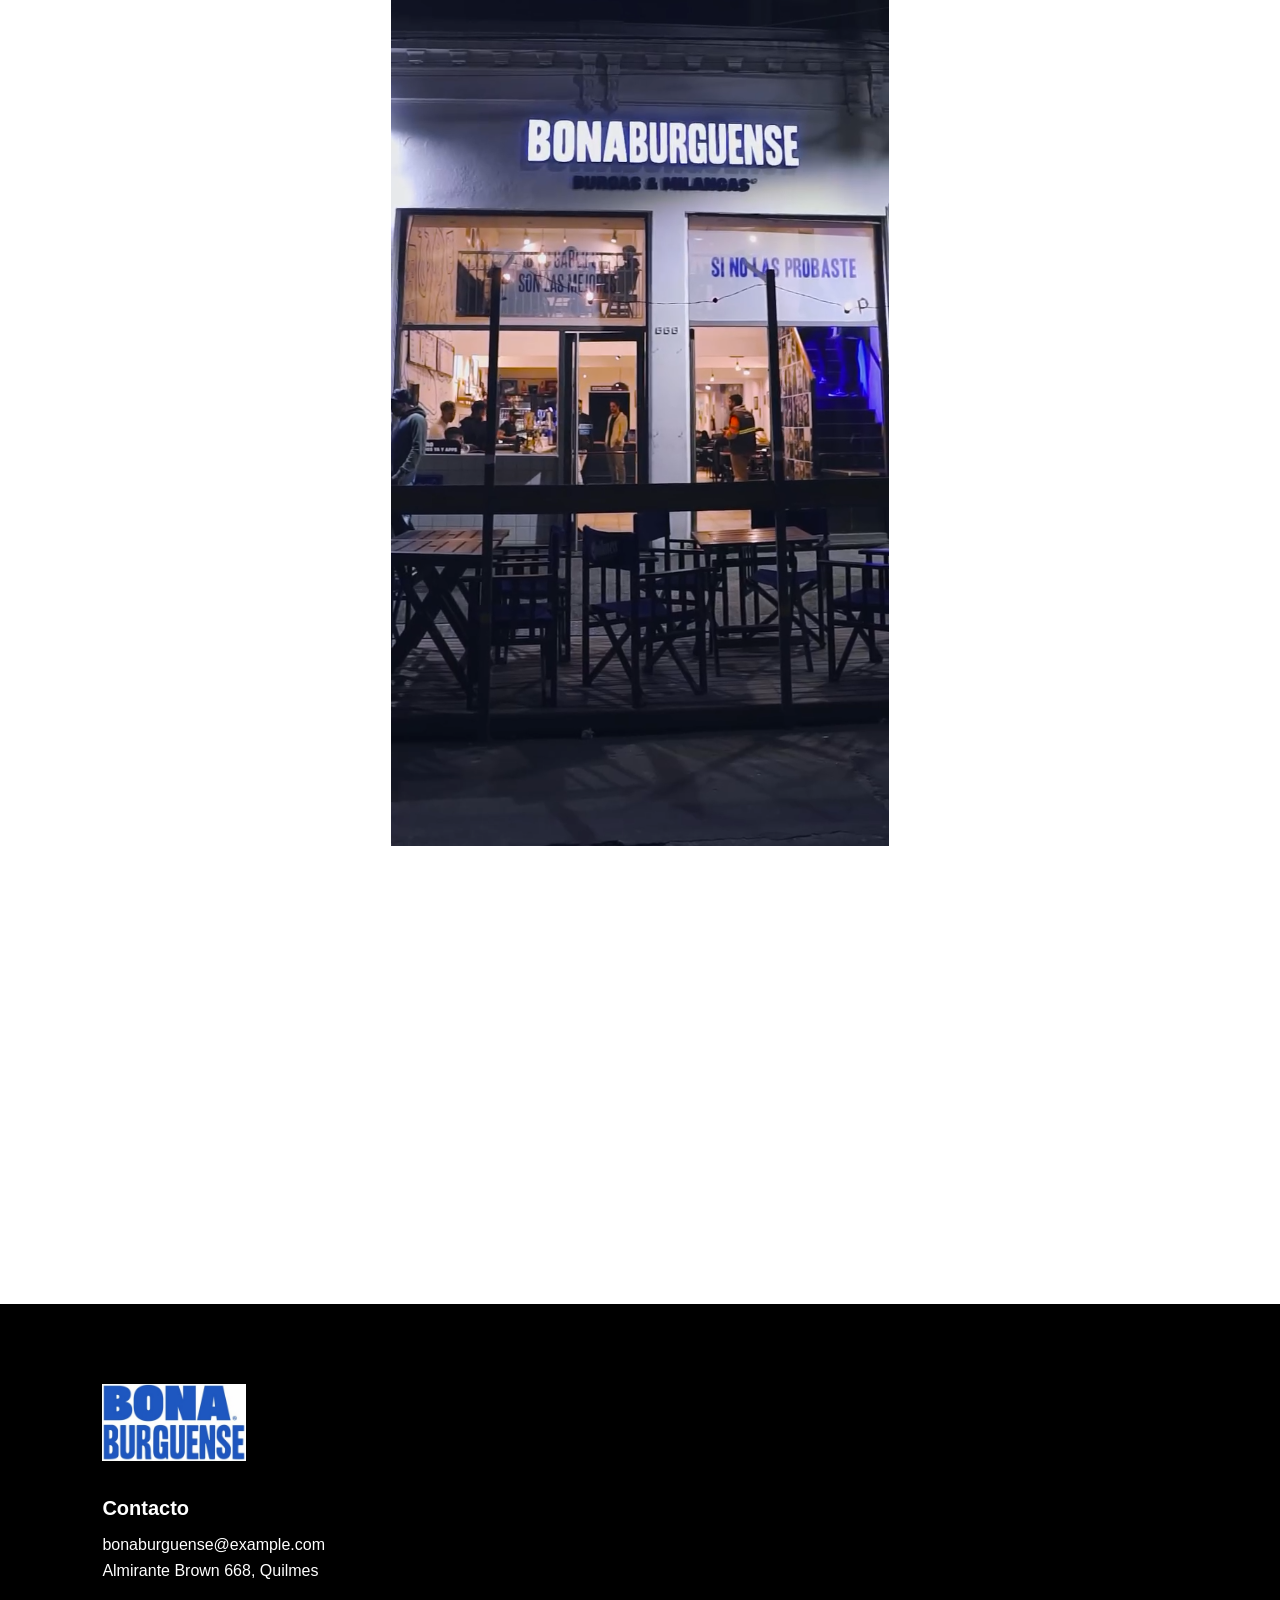
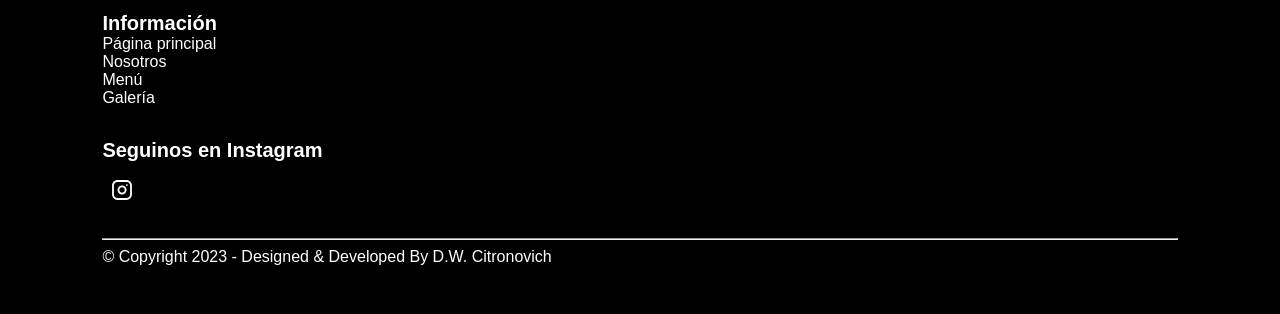
==== commit f761407f: "'nosotros' page finished" ====
--- a/Pages/index.html
+++ b/Pages/index.html
@@ -7,7 +7,7 @@
         <meta name="description" content="Reales hamburguesas smash🔥 Cómo sabes que no son las mejores, si no las probaste?">
         <meta name="viewport" content="width=device-width, initial-scale=1.0">
         <meta name="author" content="Citronov WebSites">
-        <link rel="stylesheet" href="../style.css">
+        <link rel="stylesheet" href="../responsive-style.css">
         <link rel="icon" href="../Images/favicon.ico" type="image/x-icon">
     </head>
     <body>
--- a/responsive-style.css
+++ b/responsive-style.css
@@ -0,0 +1,342 @@
+@font-face {
+    font-family: "Anton";
+    src: url("/Fuentes/anton/Anton.ttf") format(ttf);
+}
+
+@font-face {
+    font-family: "Antonio";
+    src: url("/Fuentes/antonio/Antonio-Bold.ttf") format(ttf);
+}
+
+img {
+    max-width: 100%;
+}
+
+svg {
+    display: none;
+}
+
+* {
+    margin: 0;
+    padding: 0;
+    box-sizing: border-box;
+}
+
+body {
+    font-family: "Anton", sans-serif;
+    font-weight: normal;
+    width: 100%;
+    height: 100vh;
+    margin: 0;
+    background-image: url("Images/facade-4.png");
+    background-size: cover;
+    background-repeat: no-repeat;
+    background-position: center;
+    background-attachment: fixed;
+}
+
+header {
+    width: 100%;
+    position: fixed;
+    z-index: 1000;
+    background-color: white;
+    box-shadow: 0px -6px 20px;
+}
+
+#header-div {
+    width: 100%;
+    height: 44px;
+    margin-top: 8px;
+    margin-bottom: 8px;
+    padding-left: 12px;
+    padding-right: 12px;
+}
+
+h1 {
+    display: none;
+}
+
+#header-logo {
+    width: 84px;
+    height: auto;
+}
+
+#header-top {
+    display: flex;
+    justify-content: space-between;
+    align-items: center;
+}
+
+#hamburguer-menu-icon {
+    width: 8%;
+    display: block;
+    cursor: pointer;
+}
+
+#hamburguer-menu-icon.active {
+    cursor: pointer;
+}
+
+.bar {
+    display: block;
+    max-width: 36px;
+    height: 3px;
+    margin: 5px auto;
+    background-color: #1d56bf;
+    -webkit-transition: all 0.3s ease-in-out;
+    transition: all 0.3s ease-in-out;
+}
+
+#hamburguer-menu-icon.active .bar:nth-child(1) {
+    opacity: 0;
+}
+
+#hamburguer-menu-icon.active .bar:nth-child(2) {
+    transform: translateY(4px) rotate(45deg);
+}
+
+#hamburguer-menu-icon.active .bar:nth-child(3) {
+    transform: translateY(-4px) rotate(-45deg);
+}
+
+a {
+    all: unset;
+    cursor: pointer;
+}
+
+nav {
+    font-size: 1.125rem;
+    width: 100%;
+    position: absolute;
+    display: flex;
+    flex-direction: column;
+    background-color: white;
+    top: 60px;
+    left: 0;
+    gap: 0;
+    text-align: center;
+    box-shadow: inset 0px 8px 24px lightgrey;
+    transition: transform 0.3s ease-in-out;
+    transform: translateX(100%);
+}
+
+nav.active {
+    transform: translateX(0px);
+}
+
+nav ul {
+    display: flex;
+    flex-direction: column;
+    gap: 10px;
+    margin-top: 36px;
+    margin-bottom: 36px;
+}
+
+nav ul li {
+    cursor: pointer;
+    list-style-type: none;
+    text-decoration: none;
+    color: #1d56bf;
+}
+
+main {
+    padding-top: 80px;
+    text-align: center;
+}
+
+.top-page-div {
+    padding-top: 24px;
+    padding-bottom: 24px;
+}
+
+h2 {
+    font-family: "Anton", sans-serif;
+    font-size: 3rem;
+}
+
+h3 {
+    font-size: 2rem;
+}
+
+.blue-underline {
+    text-decoration: underline;
+    text-decoration-color: #1d56bf;
+}
+
+.blue-text {
+    color: #1d56bf;
+}
+
+.grey-text {
+    color: rgb(39, 39, 39);
+}
+
+.small-title {
+    font-family: "Antonio", sans-serif;
+    font-size: 1.2rem;
+}
+
+.common-section, .common-section-white-bg {
+    font-family: "Antonio", sans-serif;
+    padding-top: 36px;
+    padding-bottom: 36px;
+    padding-left: 8%;
+    padding-right: 8%;
+    text-align: left;
+}
+
+.common-section-white-bg {
+    background-color: white;
+}
+
+#nosotros-div-text {
+    margin-top: 12px;
+    margin-bottom: 12px;
+}
+
+#nosotros-main-div-bottom-div-image {
+    padding-top: 24px;
+    padding-bottom: 24px;
+}
+
+.blue-button {
+    all: unset;
+    font-family: "Anton", sans-serif;
+    font-size: 1.5rem;
+    color: white;
+    margin: 0 auto;
+    margin-top: 28px;
+    padding-top: 12px;
+    padding-bottom: 12px;
+    padding-left: 28px;
+    padding-right: 28px;
+    position: relative;
+    background-color: #1d56bf;
+    cursor: pointer;
+}
+
+.blue-button:hover {
+    background-color: #133b86;
+}
+
+button a {
+    all: unset;
+    display: flex;
+    align-content: center;
+}
+
+.button-arrow {
+    width: 14px;
+    height: auto;
+    margin-left: 20px;
+    animation: move 1s linear infinite;
+}
+
+@keyframes move {
+    0% {
+        transform: translateX(0);
+    }
+    50% {
+        transform: translateX(32%); /* Move to the right */
+    }
+    100% {
+        transform: translateX(0); /* Move back to the left */
+    }
+}
+
+.iframe-maps-ubication {
+    max-width: 100%;
+    padding-top: 16px;
+    padding-bottom: 16px;
+}
+
+#div-nosotros-horarios {
+    padding-bottom: 12px;
+}
+
+#div-nosotros-horarios h3 {
+    margin-bottom: 16px;
+}
+
+#div-nosotros-horarios ol {
+    list-style-type: none;
+}
+
+#div-nosotros-direccion {
+    padding-top: 12px;
+}
+
+#div-nosotros-direccion h3 {
+    margin-bottom: 16px;
+}
+
+footer {
+    font-family: "Antonio", sans-serif;
+    color: white;
+    width: 100%;
+    padding-top: 80px;
+    padding-bottom: 48px;
+    padding-left: 8%;
+    padding-right: 8%;
+    margin: 0 auto;
+    background-color: black;
+}
+
+footer h4 {
+    font-size: 1.25rem;
+}
+
+footer li {
+    list-style-type: none;
+}
+
+footer a:hover {
+    text-decoration: underline;
+    cursor: pointer;
+}
+
+.footer-section {
+    margin-top: 32px;
+    margin-bottom: 32px;
+}
+
+#footer-div-top-logo {
+    width: 144px;
+    height: auto;
+    align-self: center;
+}
+
+#footer-div-top-contacto ul{
+    margin-top: 16px;
+}
+
+#footer-div-top-contacto ul li {
+    margin-top: 8px;
+    margin-bottom: 8px;
+}
+
+#footer-div-top-information ul {
+    display: grid;
+    grid-template-columns: 1fr 1fr;
+    max-width: 80%;
+}
+
+#footer-div-top-information li {
+    margin-top: 8px;
+    margin-bottom: 8px;
+}
+
+#footer-top-seguinos ul {
+    margin-top: 16px;
+    display: flex;
+}
+
+#footer-top-seguinos li {
+    margin-left: 8px;
+    margin-right: 8px;
+}
+
+footer hr {
+    margin-top: 8px;
+    margin-bottom: 8px;
+}
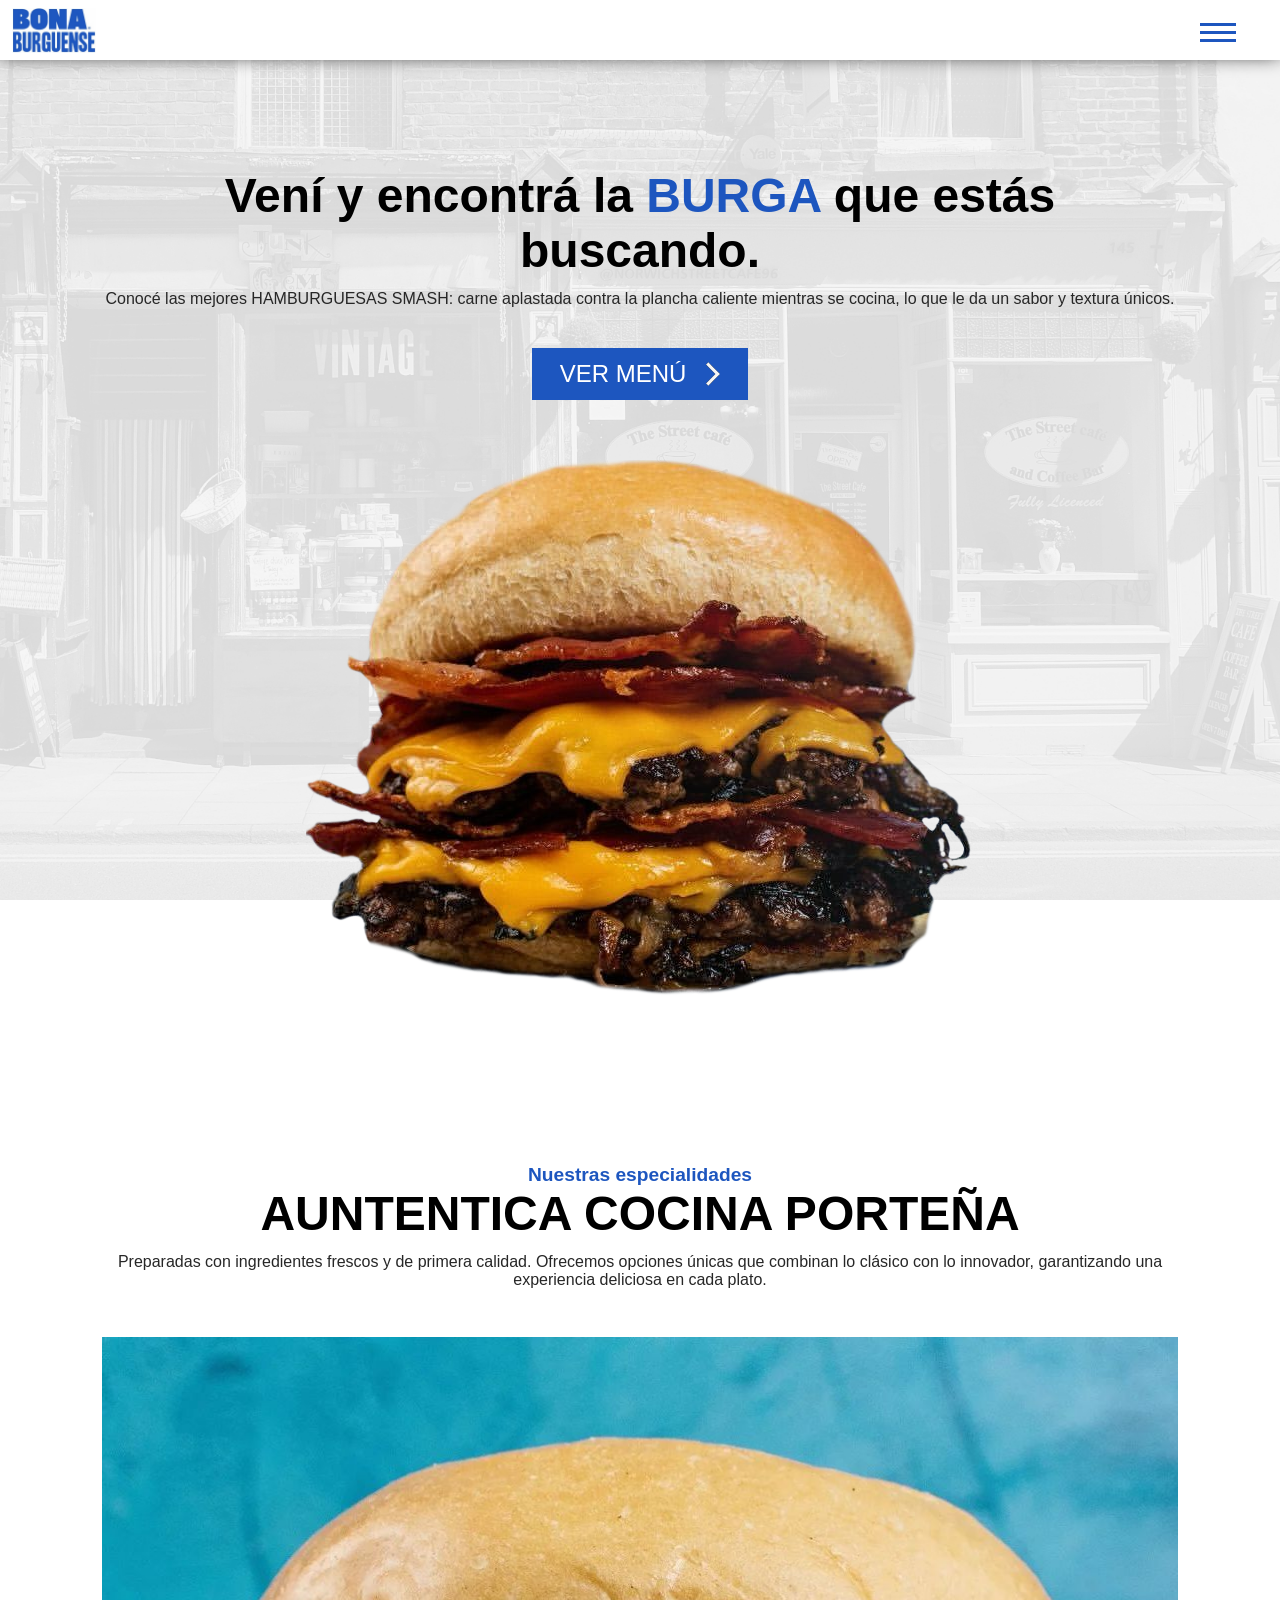
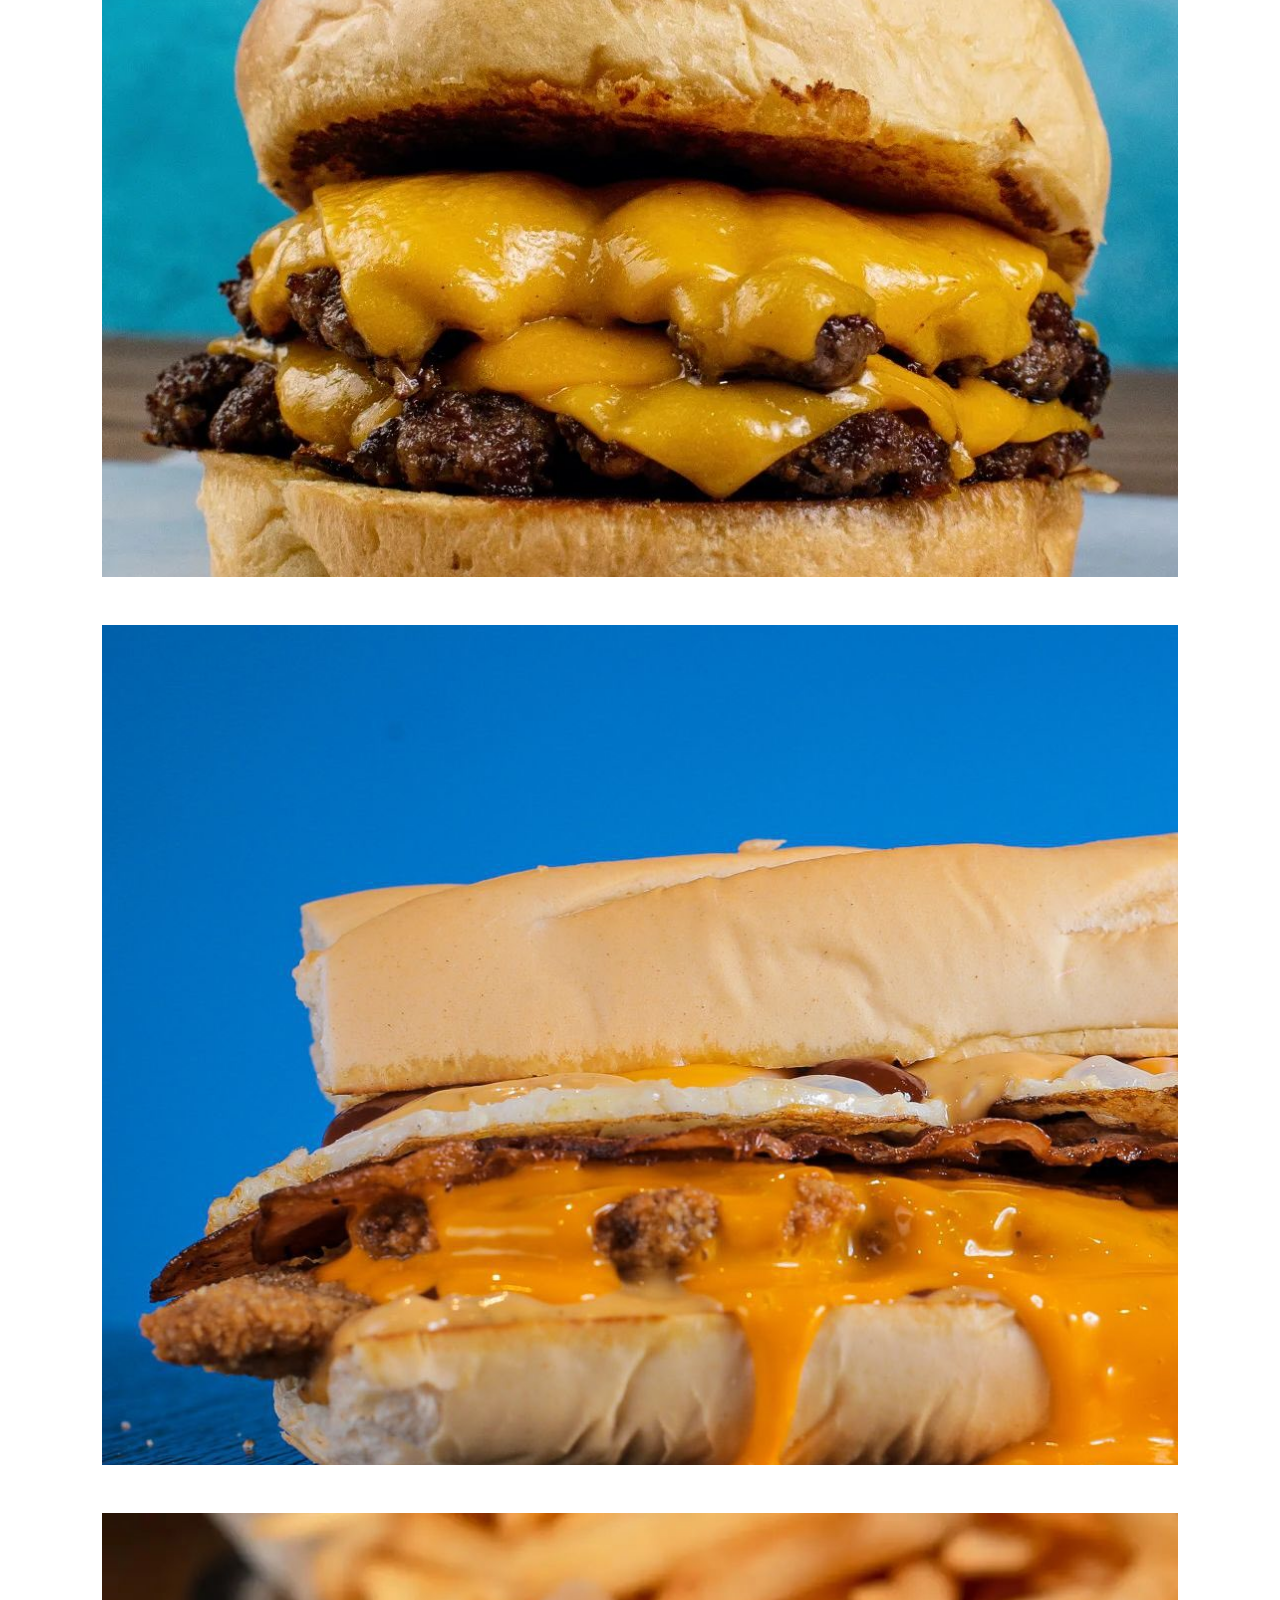
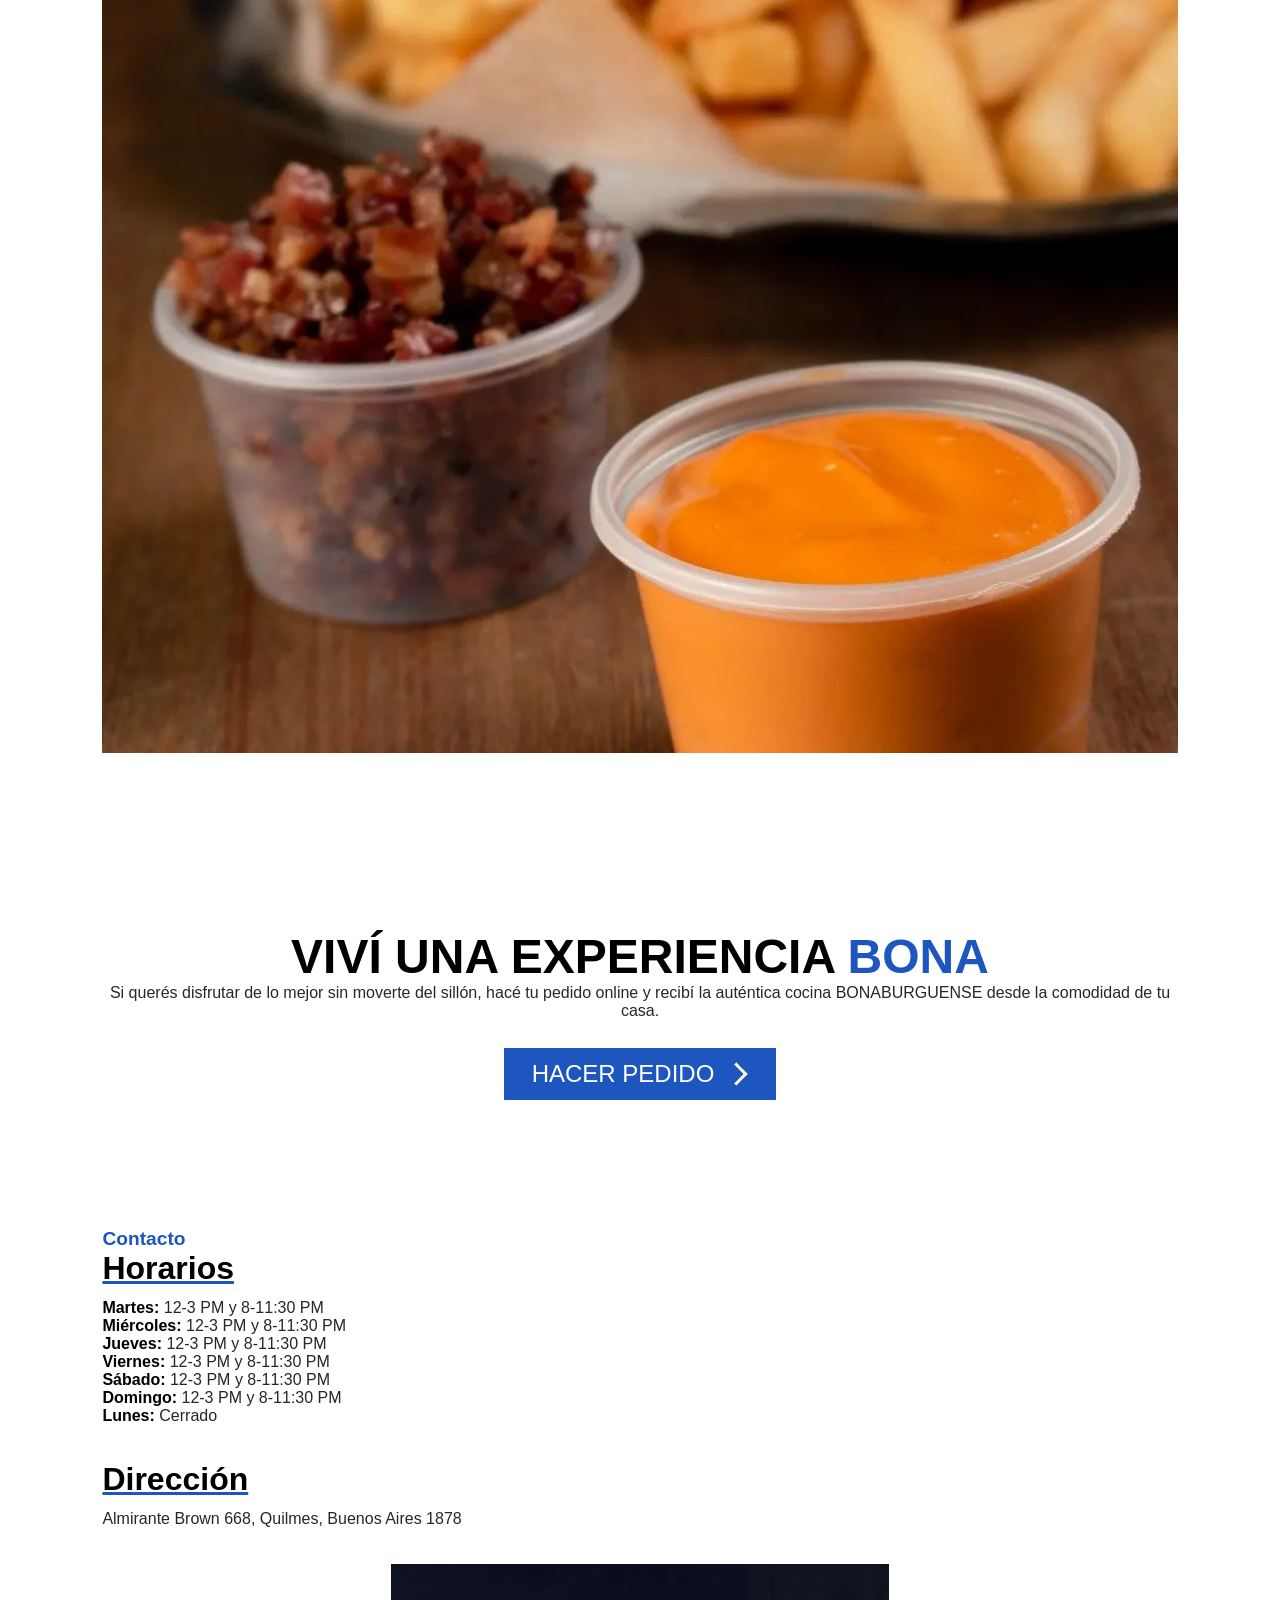
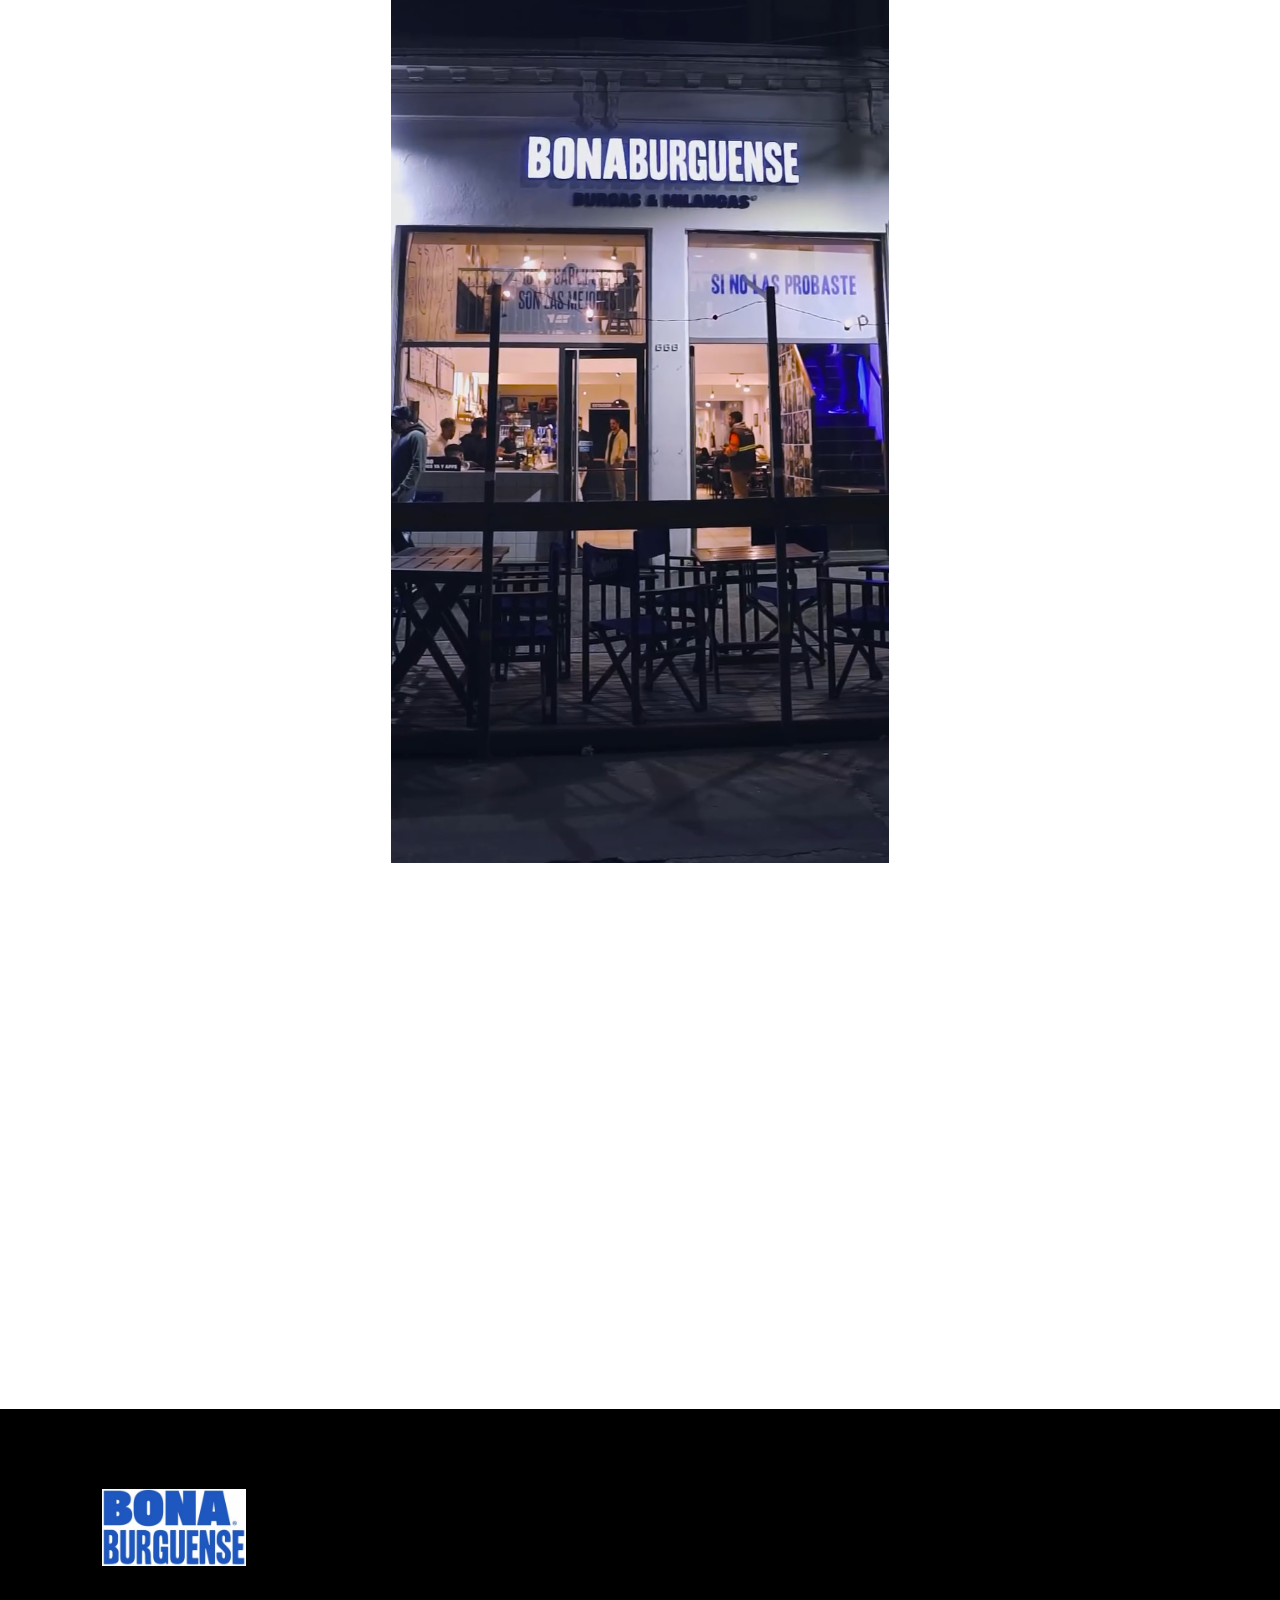
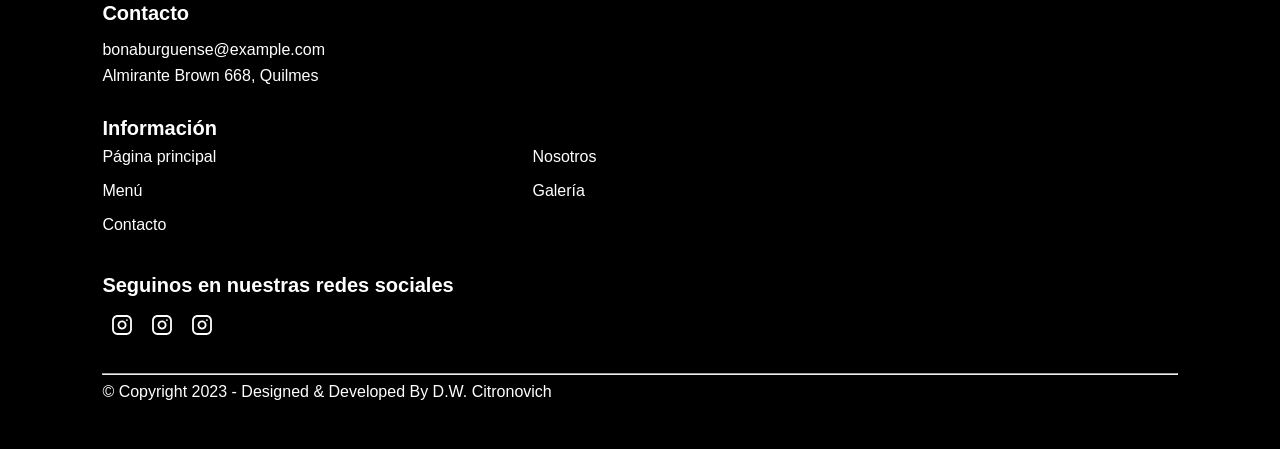
==== commit 168b70f8: "movile design done" ====
--- a/Pages/index.html
+++ b/Pages/index.html
@@ -16,37 +16,48 @@
                 <h1>
                 BONABURGUENSE. BURGAS Y MILANGAS
                 </h1>
-                <a href="index.html">
-                    <img id="header-logo" src="../Images/logo-bonaburguense-1.png" alt="BONABURGUENSE. BURGAS Y MILANGAS logo">
-                </a>
-                <nav>
+                <div id="header-top">
+                    <a href="index.html">
+                        <img id="header-logo" src="../Images/logo-bonaburguense-1.png" alt="BONABURGUENSE. BURGAS Y MILANGAS logo">
+                    </a>
+                    <div id="hamburguer-menu-icon">
+                        <span class="bar"></span>
+                        <span class="bar"></span>
+                        <span class="bar"></span>
+                    </div>
+                </div>
+                <nav id="header-nav">
                     <ul>
                         <li><a class="nav-li-element" href="index.html">Hacé tu pedido</a></li>
                         <li><a class="nav-li-element" href="menu.html">Menú</a></li>
                         <li><a class="nav-li-element" href="nosotros.html">Nosotros</a></li>
                         <li><a class="nav-li-element" href="galeria.html">Galería</a></li>
-                        <li><a class="nav-li-element" href="#">Contacto</a></li>
+                        <li><a class="nav-li-element" href="contacto.html">Contacto</a></li>
                     </ul>
                 </nav>
             </div>
         </header>
-        <main>
-            <section id="main-section-statement">
-                <div id="main-section-statement-div">
-                    <div id="main-section-statement-div-left">
+        <main id="home-main">
+            <section id="section-statement">
+                    <div class="top-page-div">
                         <h2>Vení y encontrá la <span class="blue-text">BURGA</span> que estás buscando.</h2>
-                        <p><span>Conocé las mejores HAMBURGUESAS SMASH: carne aplastada contra la plancha caliente mientras se cocina, lo que le da un sabor y textura únicos.</p>
-                        <button id="main-section-statement-button" class="blue-button" type="button"><a href="menu.html">
-                            <span class="button-text">VER MENÚ</span>
-                            <img class="button-arrow" src="../Images/arrow.svg" alt="Flecha">
-                        </a></button>
+                        <p class="section-div-text">Conocé las mejores HAMBURGUESAS SMASH: carne aplastada contra la plancha caliente mientras se cocina, lo que le da un sabor y textura únicos.</p>
+                        <button id="main-section-statement-button" class="blue-button" type="button">
+                            <a href="menu.html">
+                                <span class="button-text">VER MENÚ</span>
+                                <img class="button-arrow" src="../Images/arrow.svg" alt="Flecha">
+                            </a>
+                        </button>
                     </div>
-                    <img id="main-section-statement-img" src="../Images/burga-image-2.png">
-                </div>
+                    <img id="section-statement-img" src="../Images/burga-image-2.png">
             </section>
             <svg id="section-cards-svg-top" xmlns="http://www.w3.org/2000/svg" viewBox="0 0 1440 320"><path fill="#ffffff" fill-opacity="1" d="M0,64L80,80C160,96,320,128,480,128C640,128,800,96,960,80C1120,64,1280,64,1360,64L1440,64L1440,320L1360,320C1280,320,1120,320,960,320C800,320,640,320,480,320C320,320,160,320,80,320L0,320Z"></path></svg>
-            <section id="section-cards">
-                <h2>Conocé nuestras especialidades y disfruta el verdadero sabor <span class="blue-text">BONABURGUENSE</span>.</h2>
+            <section id="section-cards" class="common-section-white-bg">
+                <h2 class="small-title"><span class="blue-text">Nuestras especialidades</span></h2>
+                <h3>AUNTENTICA COCINA PORTEÑA</h3>
+                <div class="section-div-text">
+                    <p>Preparadas con ingredientes frescos y de primera calidad. Ofrecemos opciones únicas que combinan lo clásico con lo innovador, garantizando una experiencia deliciosa en cada plato.</p>
+                </div>
                 <div id="section-cards-div">
                     <div class="section-card">
                         <a href="index.html">
@@ -55,7 +66,9 @@
                             </div>
                             <div class="section-card-div-text">
                                 <h3><span class="blue-underline">BURGAS</span></h3>
-                                <p>Una verdadera hamburguesa smash hecha a la plancha, creando una corteza dorada y crujiente que encierra un corazón jugoso. Hecha con carne de res de la mejor calidad, cada bocado es una explosión de sabor.</p>
+                                <div class="section-div-text">
+                                    <p>Una verdadera hamburguesa smash hecha a la plancha, creando una corteza dorada y crujiente que encierra un corazón jugoso. Hecha con carne de res de la mejor calidad, cada bocado es una explosión de sabor.</p>
+                                </div>
                             </div>
                         </a>
                     </div>
@@ -66,7 +79,9 @@
                             </div>
                             <div class="section-card-div-text">
                                 <h3><span class="blue-underline">MILANGAS</span></h3>
-                                <p>Sanguche de milanesa artesanal que lleva la tradición a otro nivel. Preparada con carne de res de alta calidad, servida en un pan suave y esponjoso, logrando una corteza dorada y crujiente que resalta el sabor jugoso de la carne.</p>
+                                <div class="section-div-text">
+                                    <p>Sanguche de milanesa artesanal que lleva la tradición a otro nivel. Preparada con carne de res de alta calidad, servida en un pan suave y esponjoso, logrando una corteza dorada y crujiente que resalta el sabor jugoso de la carne.</p>
+                                </div>
                             </div>
                         </a>
                     </div>
@@ -77,14 +92,16 @@
                             </div>
                             <div class="section-card-div-text">
                                 <h3><span class="blue-underline">DIPS</span></h3>
-                                <p>Cada uno de sus dips es una obra maestra que combina ingredientes frescos y de calidad, logrando texturas cremosas y sabrosas que se deslizan con facilidad sobre pan, galletas o vegetales.</p>
+                                <div class="section-div-text"> 
+                                    <p>Cada uno de sus dips es una obra maestra que combina ingredientes frescos y de calidad, logrando texturas cremosas y sabrosas que se deslizan con facilidad sobre pan, galletas o vegetales.</p>
+                                </div>
                             </div>
                         </a>
                     </div>
                 </div>
             </section>
             <svg id="section-cards-svg-bottom" xmlns="http://www.w3.org/2000/svg" viewBox="0 0 1440 320"><path fill="#ffffff" fill-opacity="1" d="M0,160L80,165.3C160,171,320,181,480,176C640,171,800,149,960,133.3C1120,117,1280,107,1360,101.3L1440,96L1440,0L1360,0C1280,0,1120,0,960,0C800,0,640,0,480,0C320,0,160,0,80,0L0,0Z"></path></svg>
-            <section id="section-hace-tu-pedido">
+            <section id="home-section-hace-tu-pedido" class="common-section">
                 <div id="section-hace-tu-pedido-div-content">
                     <h2>VIVÍ UNA EXPERIENCIA <span class="blue-text">BONA</span></h2>
                     <p><span class="grey-text">Si querés disfrutar de lo mejor sin moverte del sillón, hacé tu pedido online y recibí la auténtica cocina BONABURGUENSE desde la comodidad de tu casa.</span></p>
@@ -95,9 +112,9 @@
                 </div>
             </section>
             <svg id="section-contact-svg-top" xmlns="http://www.w3.org/2000/svg" viewBox="0 0 1440 320"><path fill="#ffffff" fill-opacity="1" d="M0,0L80,5.3C160,11,320,21,480,37.3C640,53,800,75,960,74.7C1120,75,1280,53,1360,42.7L1440,32L1440,320L1360,320C1280,320,1120,320,960,320C800,320,640,320,480,320C320,320,160,320,80,320L0,320Z"></path></svg>
-            <section id="section-contact">
+            <section id="section-contact" class="common-section-white-bg">
                 <div id="section-contact-top">
-                    <div id="section-contact-div-left">
+                    <div id="home-section-contact-div-text">
                         <h2 class="small-title"><span class="blue-text">Contacto</span></h2>
                         <h3><span class="blue-underline">Horarios</span></h3>
                         <ol>
@@ -119,9 +136,7 @@
         </main>
         <footer>
             <div id="footer-div-top">
-                <a id="footer-a-logo" href="index.html">
-                    <img id="footer-div-top-logo" src="../Images/logo-bonaburguense-1.png" alt="Logo de BONABURGUENSE">
-                </a>                
+                <img id="footer-div-top-logo" src="../Images/logo-bonaburguense-1.png" alt="Logo de BONABURGUENSE">
                 <div id="footer-div-top-contacto" class="footer-section">
                     <h4>Contacto</h4>
                     <ul>
@@ -129,19 +144,22 @@
                         <li>Almirante Brown 668, Quilmes</li>
                     </ul>
                 </div>
-                <div id="footer-div-top-informacion" class="footer-section">
+                <div id="footer-div-top-information" class="footer-section">
                     <h4>Información</h4>
                     <ul>
                         <li><a href="index.html">Página principal</a></li>
                         <li><a href="nosotros.html">Nosotros</a></li>
                         <li><a href="menu.html">Menú</a></li>
                         <li><a href="galeria.html">Galería</a></li>
+                        <li><a href="contacto.html">Contacto</a></li>
                     </ul>
                 </div>
                 <div id="footer-top-seguinos" class="footer-section">
-                    <h4>Seguinos en Instagram</h4>
+                    <h4>Seguinos en nuestras redes sociales</h4>
                     <ul>
-                        <li><a href="#"><img id="footer-div-top-img-instagram" src="../Images/Instagram.svg"></a></li>
+                        <li><a href="#"><img src="../Images/Instagram.svg"></a></li>
+                        <li><a href="#"><img src="../Images/Instagram.svg"></a></li>
+                        <li><a href="#"><img src="../Images/Instagram.svg"></a></li>
                     </ul>
                 </div>
             </div>
@@ -149,4 +167,5 @@
             <p id="footer-p-copyright">© Copyright 2023 - Designed & Developed By D.W. Citronovich</p>
         </footer>
     </body>
+    <script src="../Scripts/hamburgerMenu.js"></script>
 </html>
--- a/responsive-style.css
+++ b/responsive-style.css
@@ -6,6 +6,11 @@
 @font-face {
     font-family: "Antonio";
     src: url("/Fuentes/antonio/Antonio-Bold.ttf") format(ttf);
+}
+
+li {
+    list-style-type: none;
+    text-decoration: none;
 }
 
 img {
@@ -122,6 +127,7 @@
 
 nav.active {
     transform: translateX(0px);
+    transition-delay: .2s;
 }
 
 nav ul {
@@ -133,11 +139,10 @@
 }
 
 nav ul li {
-    cursor: pointer;
-    list-style-type: none;
-    text-decoration: none;
     color: #1d56bf;
 }
+
+/* ============ HEADER ============ */
 
 main {
     padding-top: 80px;
@@ -167,13 +172,23 @@
     color: #1d56bf;
 }
 
-.grey-text {
+p {
+    font-family: "Antonio", sans-serif;
+    font-size: 1rem;
+}
+
+.grey-text, p {
     color: rgb(39, 39, 39);
 }
 
 .small-title {
     font-family: "Antonio", sans-serif;
     font-size: 1.2rem;
+}
+
+.top-page-div {
+    padding-left: 8%;
+    padding-right: 8%;
 }
 
 .common-section, .common-section-white-bg {
@@ -189,7 +204,169 @@
     background-color: white;
 }
 
-#nosotros-div-text {
+/* ============ INDEX ============ */
+
+#home-main .common-section, 
+#home-main .common-section-white-bg {
+    text-align: center;
+}
+
+#home-main section {
+    padding-top: 64px;
+    padding-bottom: 64px;
+}
+
+#home-main h3 {
+    font-family: "Anton", sans-serif;
+    font-size: 3rem;
+}
+
+#section-statement-img {
+    margin-top: 36px;
+    margin-bottom: 36px;
+}
+
+.section-card {
+    width: 100%;
+    max-height: 840px;
+    min-height: 620px;
+    margin-top: 48px;
+    margin-bottom: 48px;
+    overflow: hidden;
+    position: relative;
+}
+
+.section-card a {
+    all: unset;
+}
+
+.section-card h3 {
+    margin-top: 12px;
+    margin-bottom: 12px;
+}
+
+.section-card-div-img {
+    width: 100%;
+    overflow: hidden;
+    position: relative;
+}
+
+.section-card img {
+    width: 100%;
+    margin: 0 auto;
+    height: auto;
+    object-fit: cover;
+    transition: transform 0.75s ease;
+}
+
+.section-card:hover img {
+    transform: scale(1.1);
+}
+
+#home-section-contact-div-text {
+    text-align: left;
+}
+
+#home-section-contact-div-text h3 {
+    font-family: "Antonio", sans-serif;
+    font-size: 2rem;
+    margin-bottom: 12px;
+}
+
+#home-section-contact-div-text ol, 
+#home-section-contact-div-text p {
+    margin-top: 12px;
+    margin-bottom: 36px;
+}
+
+.span-days {
+    font-weight: bold;
+}
+
+#home-main .iframe-maps-ubication {
+    margin-top: 24px;
+}
+
+/* ============ MENU ============ */
+
+#section-menu-div-menus-wrap ul {
+    display: flex;
+    flex-wrap: wrap;
+    justify-content: center;
+    position: relative;
+    margin: 0 auto;
+    padding: 0;
+    padding-bottom: 36px;
+    text-align: center;
+    list-style-type: none;
+}
+
+.wrap-menu-item {
+    display: inline-block;
+    margin: 0 auto;
+    margin-top: 4px;
+    margin-bottom: 4px;
+    margin-left: 4px;
+    margin-right: 4px;
+    padding-left: 16px;
+    padding-right: 16px;
+    font-size: 1.125rem;
+    font-weight: bold;
+    color: #1d56bf;
+    background-color: white;
+    border: 2px solid #1d56bf;
+    transition: color .3s ease;
+    transition: -webkit-text-stroke .3s ease;
+    transition: background-color .3s ease;
+}
+
+.wrap-menu-item:hover, .selected-wrap-menu-item {
+    color: white;
+    background-color: #1d56bf;
+}
+
+.menu-section-hidden {
+    display: none;
+}
+
+#reset-wrap-menu {
+    display: none;
+    all: unset;
+}
+
+#reset-wrap-menu.active {
+    display: block;
+    position: absolute;
+    width: 24px;
+    height: 36px;
+    margin-left: 8px;
+    cursor: pointer;
+}
+
+.reset-wrap-menu-bar {
+    display: none;
+}
+
+#reset-wrap-menu.active .reset-wrap-menu-bar {
+    display: block;
+    position: absolute;
+    width: 100%;
+    height: 2px;
+    background-color: black;
+    transform-origin: center;
+}
+
+.reset-wrap-menu-bar:nth-child(1) {
+    transform: rotate(45deg);
+}
+
+.reset-wrap-menu-bar:nth-child(2) {
+    transform: rotate(-45deg);
+}
+
+/* ============ NOSOTROS ============ */
+
+.section-div-text {
     margin-top: 12px;
     margin-bottom: 12px;
 }
@@ -244,6 +421,13 @@
     }
 }
 
+.page-bottom-padding-white {
+    display: block;
+    width: 100%;
+    height: 80px;
+    background-color: white;
+}
+
 .iframe-maps-ubication {
     max-width: 100%;
     padding-top: 16px;
@@ -258,10 +442,6 @@
     margin-bottom: 16px;
 }
 
-#div-nosotros-horarios ol {
-    list-style-type: none;
-}
-
 #div-nosotros-direccion {
     padding-top: 12px;
 }
@@ -269,6 +449,51 @@
 #div-nosotros-direccion h3 {
     margin-bottom: 16px;
 }
+
+/* ============ GALERÍA ============ */
+
+#div-galeria {
+    padding-top: 32px;
+}
+
+#galeria-div-button-ver-menu {
+    padding-top: 32px;
+    padding-bottom: 32px;
+    text-align: center;
+}
+
+/* ============ CONTACTO ============ */
+
+.form-div-subject {
+    display: flex;
+    flex-direction: column;
+    margin-top: 24px;
+    margin-bottom: 24px;
+    font-size: 16px;
+    font-weight: bold;
+}
+
+.form-div-subject label {
+    margin-bottom: 4px;
+}
+
+.form-div-subject input {
+    height: 36px;
+    font-size: 16px;
+    margin-top: 4px;
+}
+
+.form-div-subject textarea {
+    font-family: "Antonio", sans-serif;
+    height: 144px;
+    font-size: 16px;
+}
+
+#div-contact-form-button {
+    text-align: right;
+}
+
+/* ============ FOOTER ============ */
 
 footer {
     font-family: "Antonio", sans-serif;
@@ -286,10 +511,6 @@
     font-size: 1.25rem;
 }
 
-footer li {
-    list-style-type: none;
-}
-
 footer a:hover {
     text-decoration: underline;
     cursor: pointer;
@@ -339,4 +560,8 @@
 footer hr {
     margin-top: 8px;
     margin-bottom: 8px;
+}
+
+#footer-p-copyright {
+    color: white;
 }
